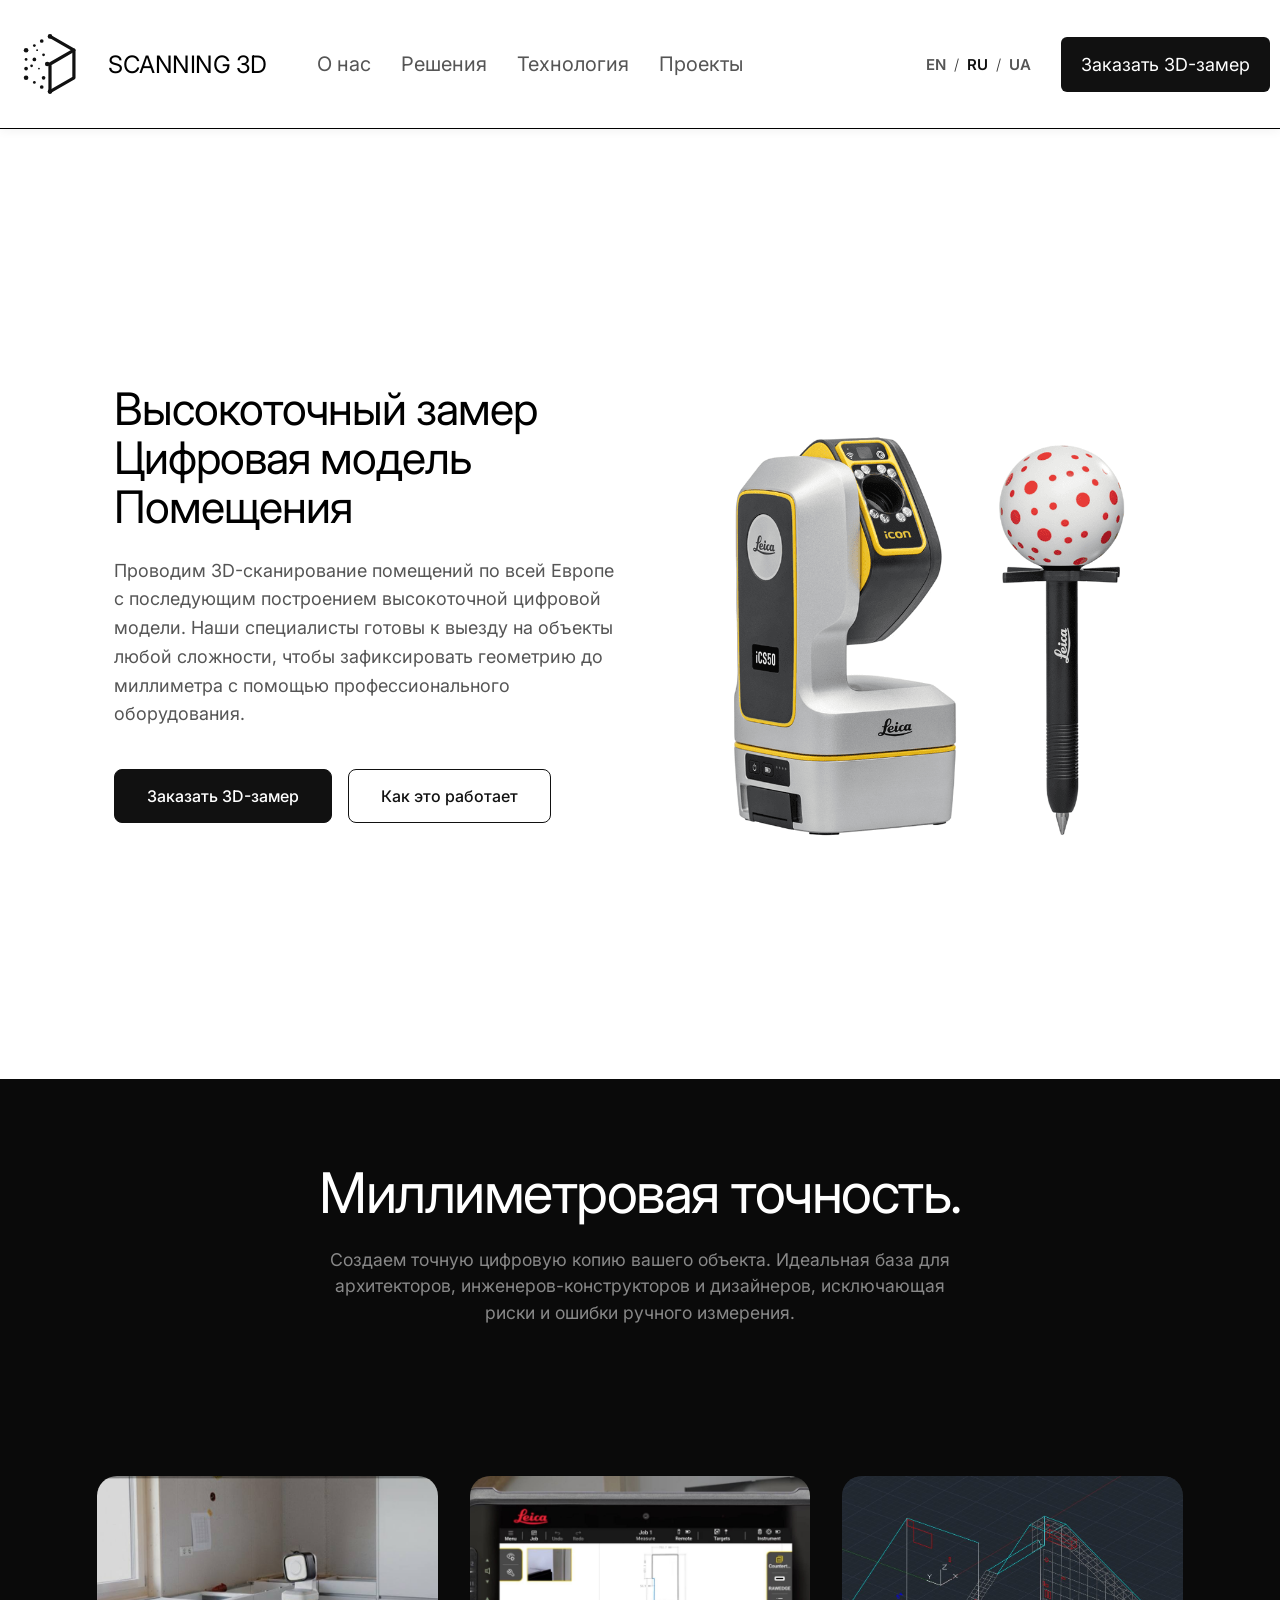
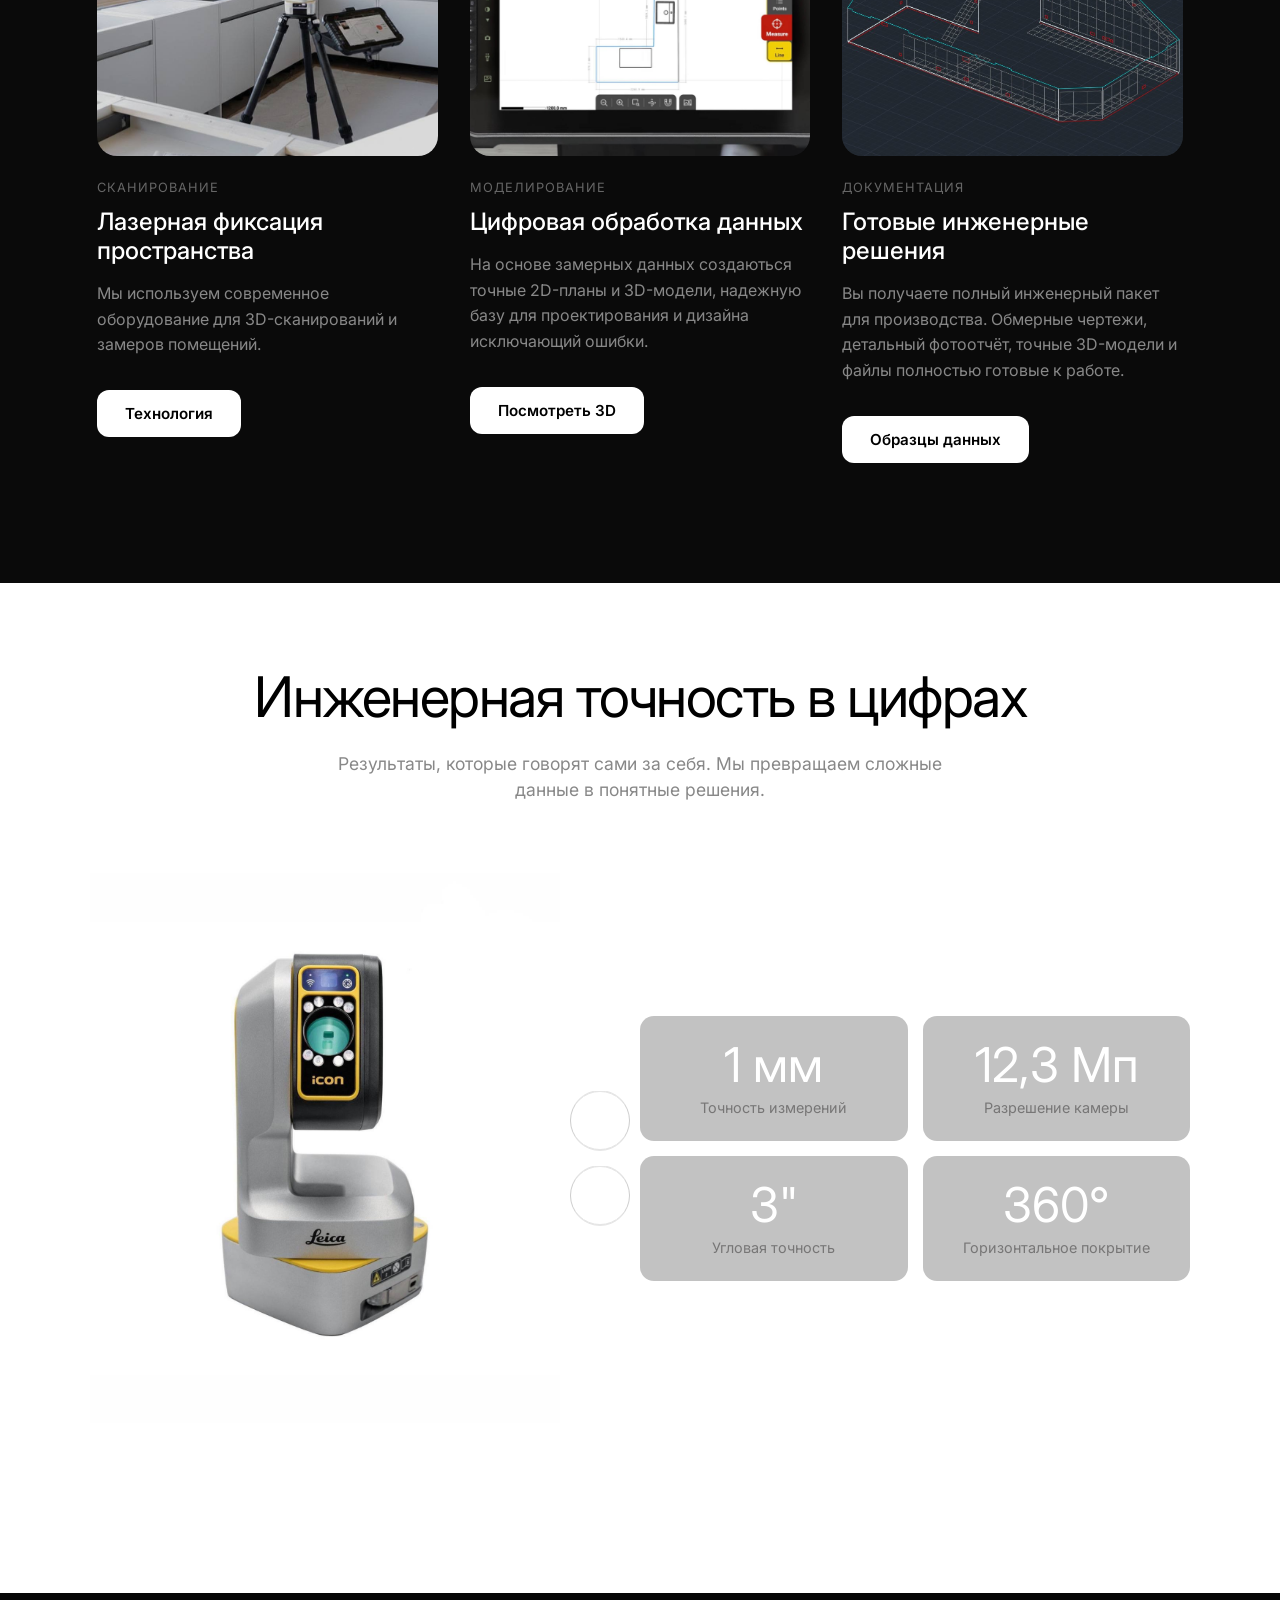
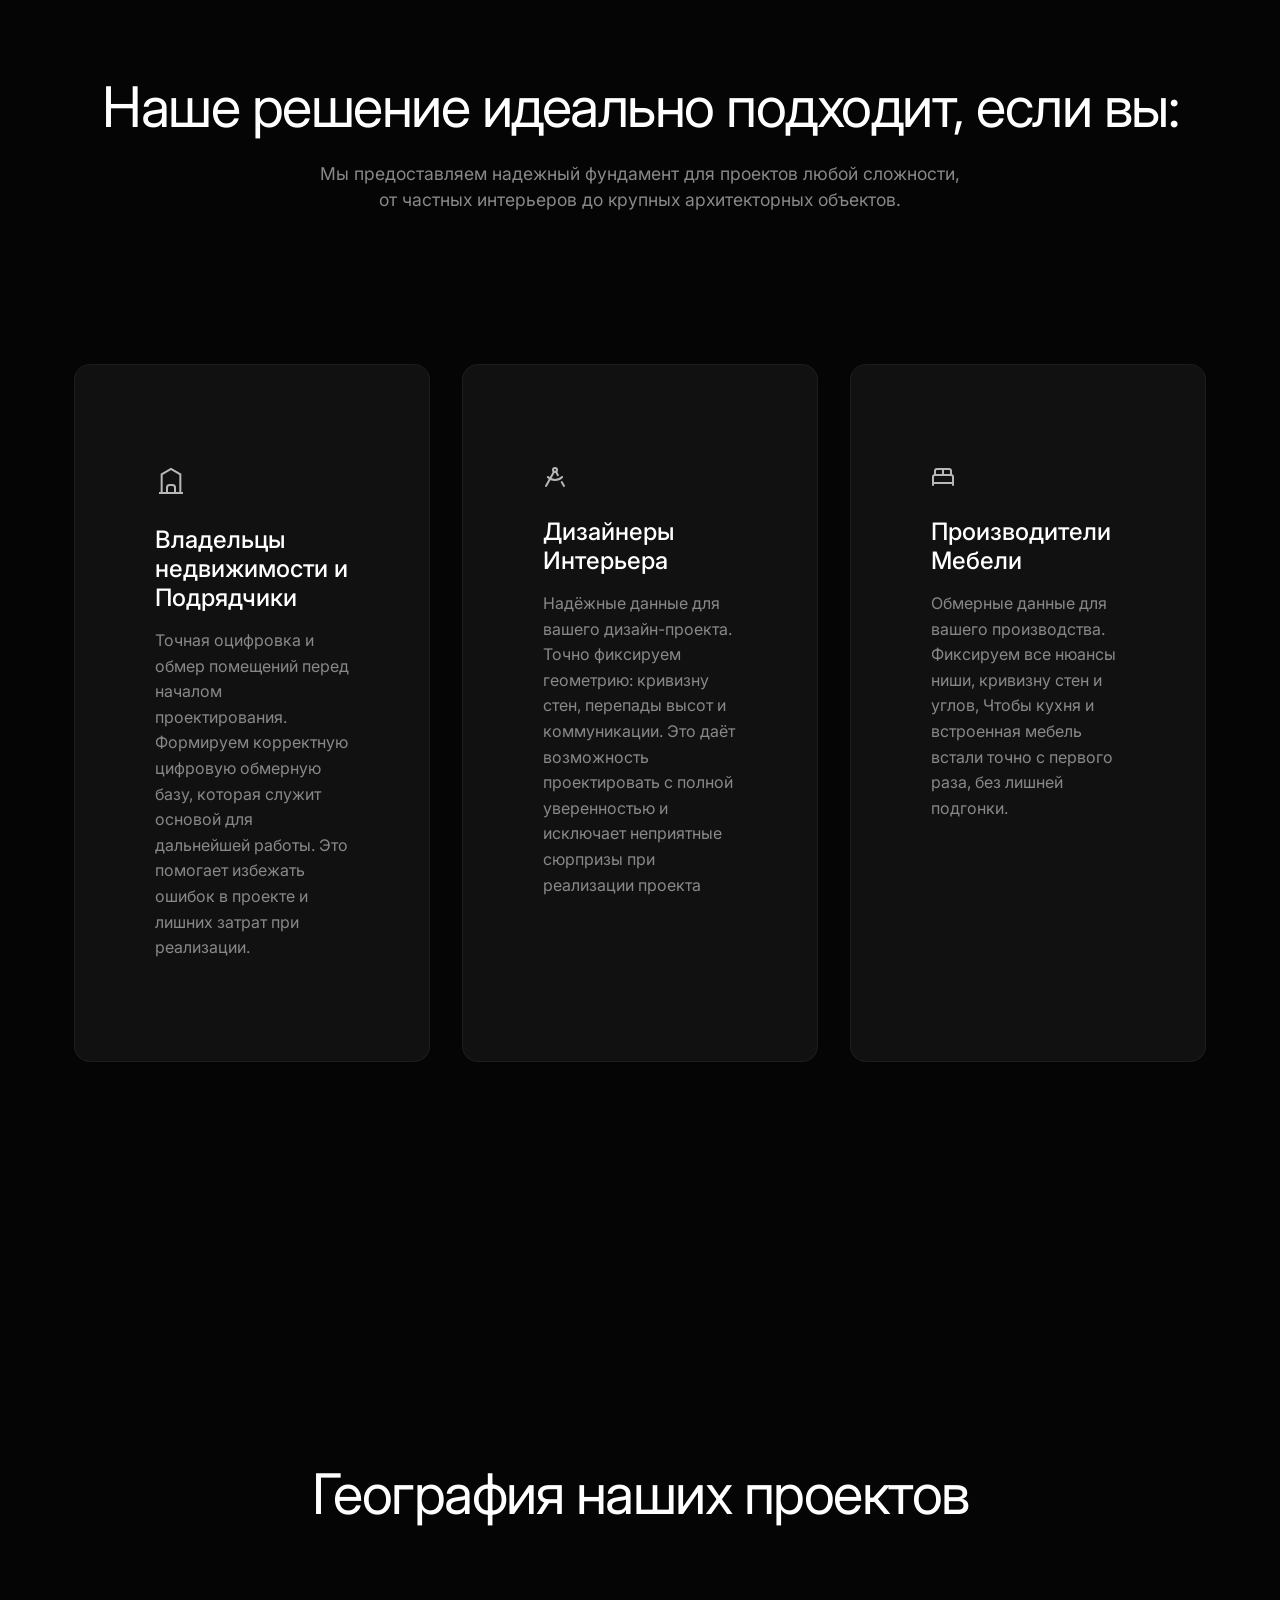
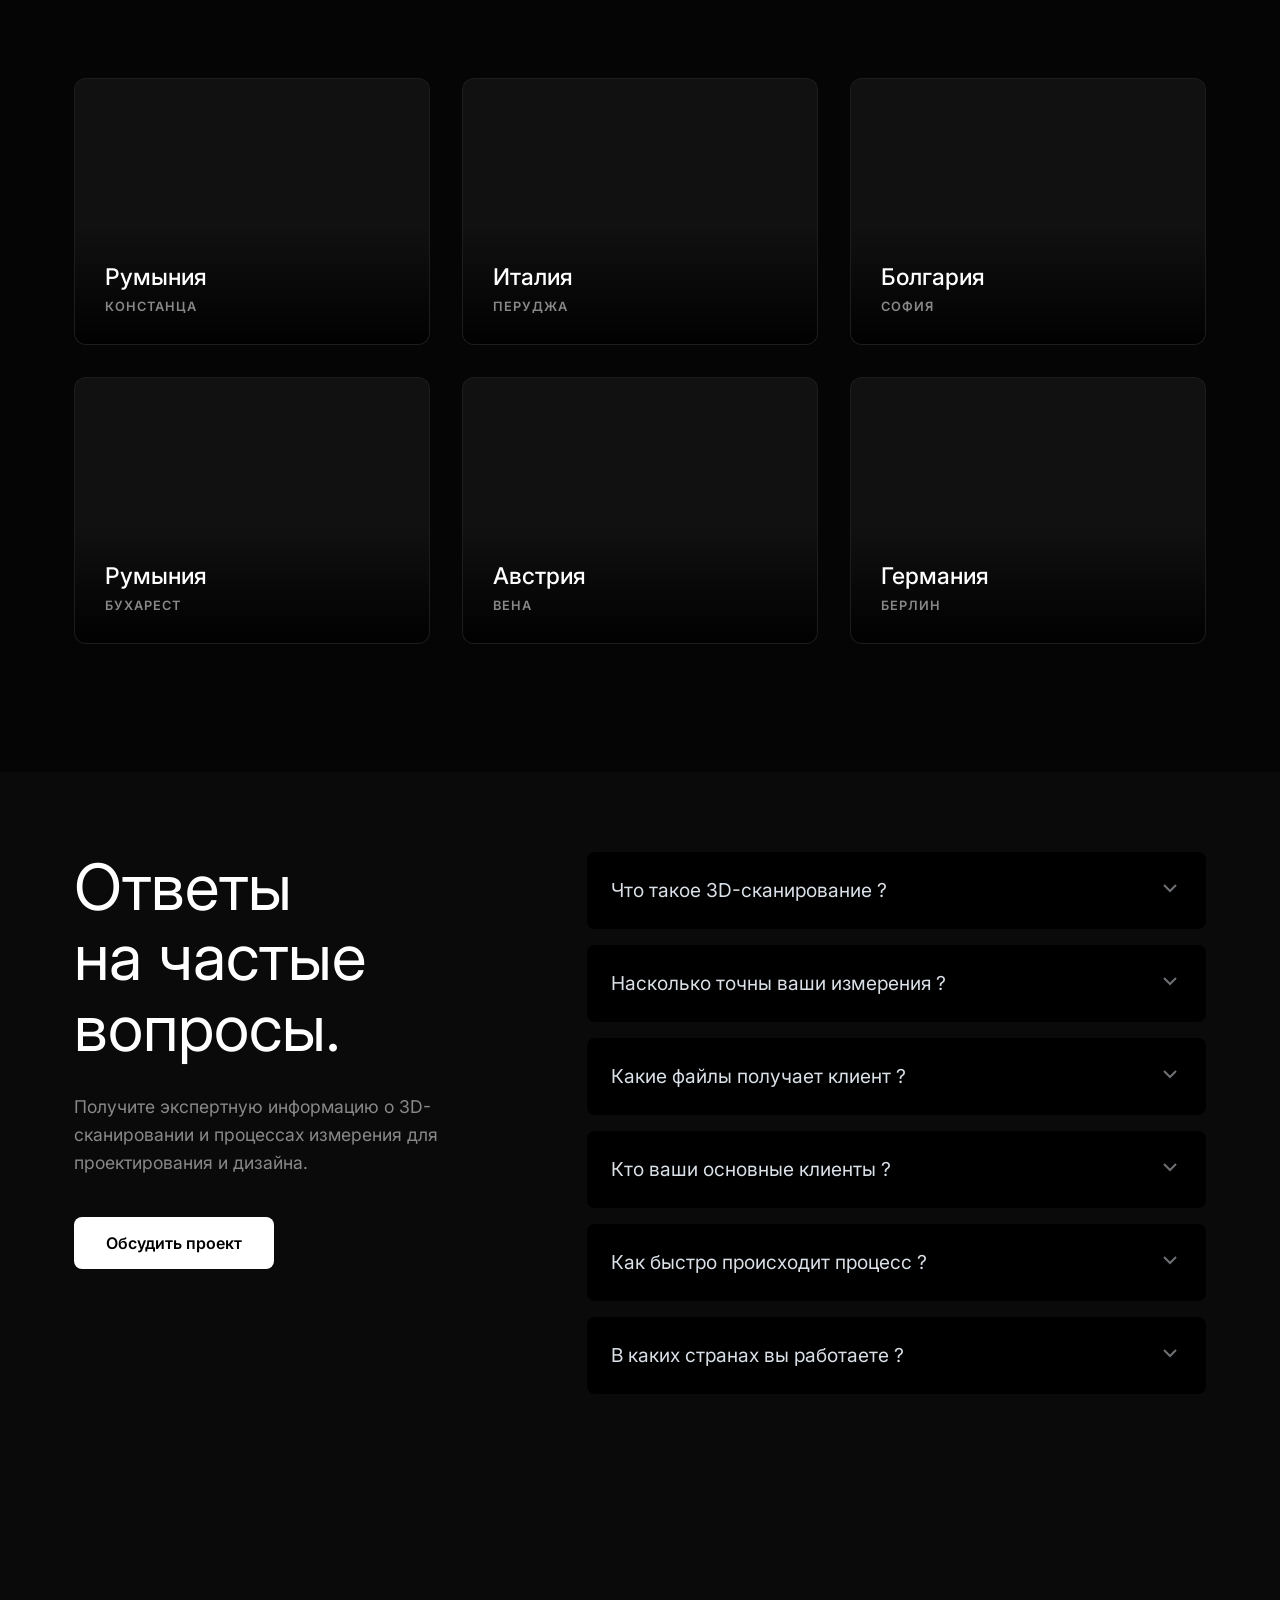
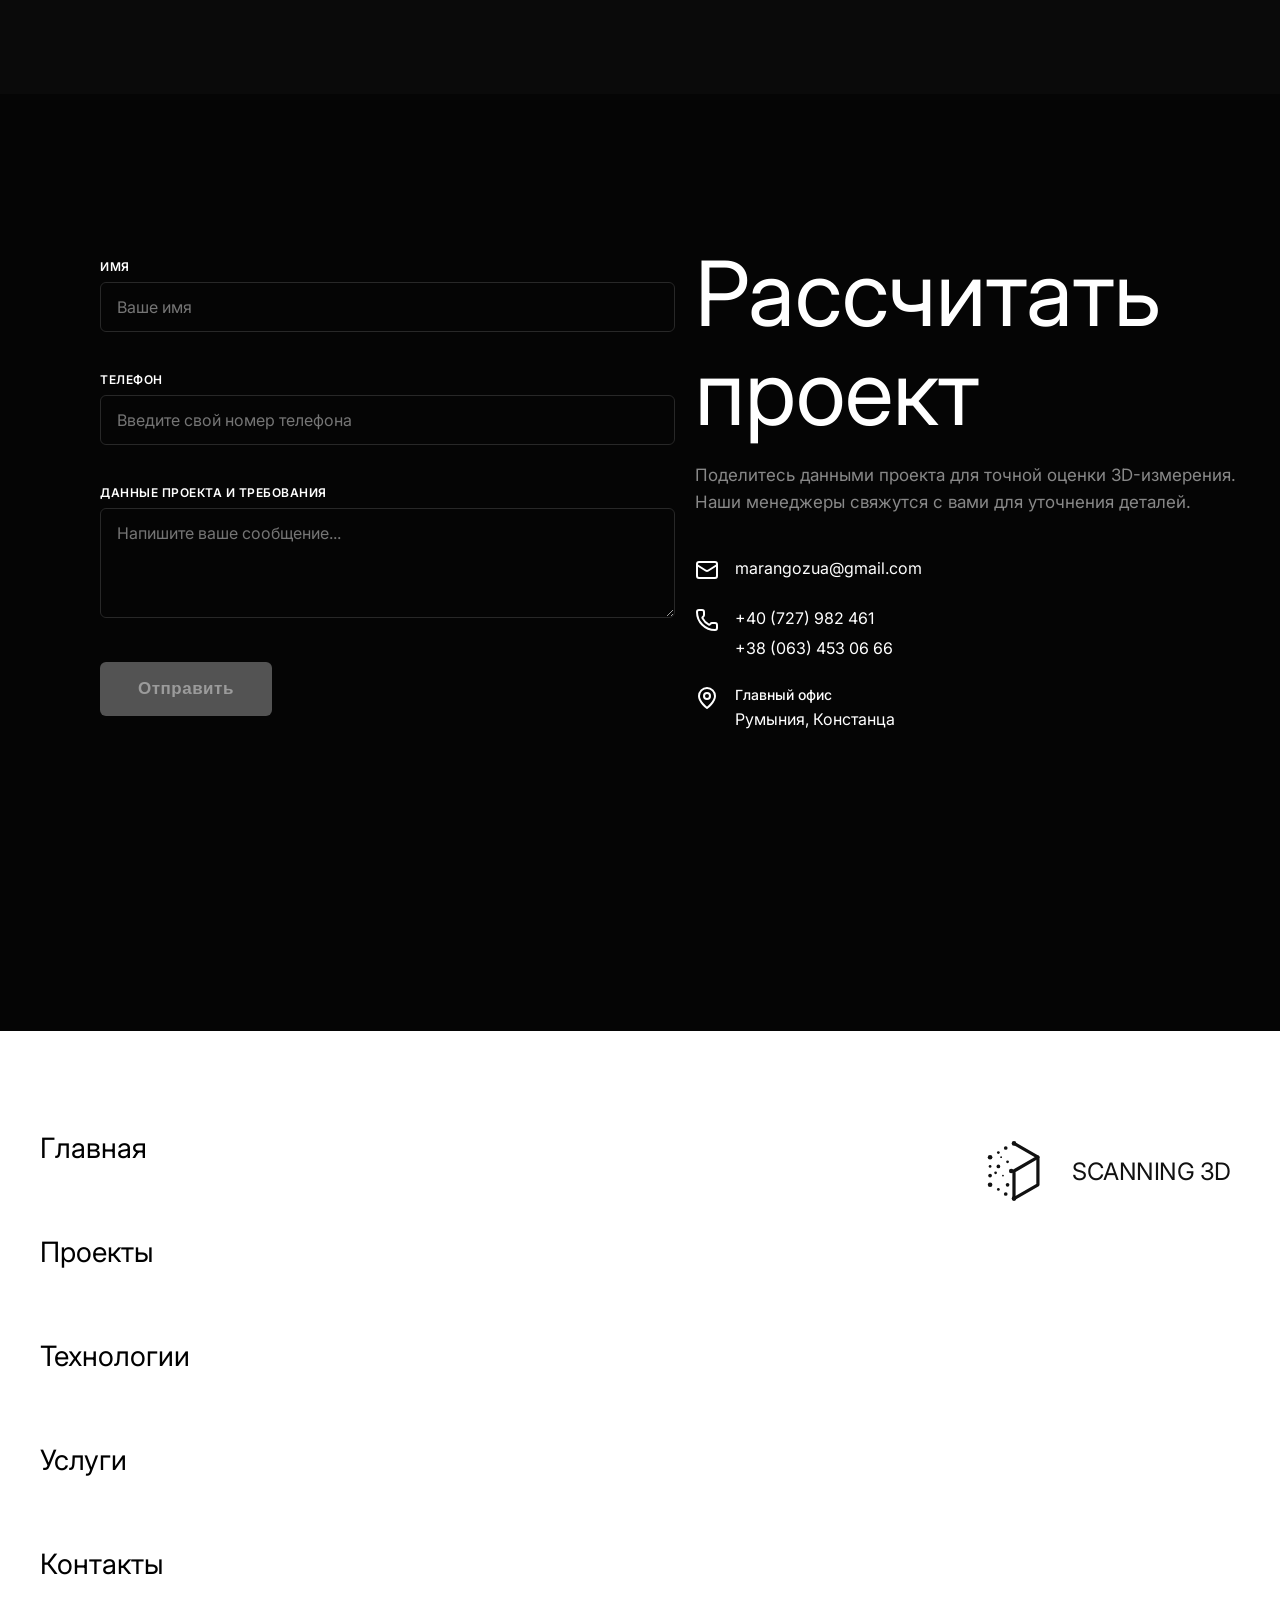
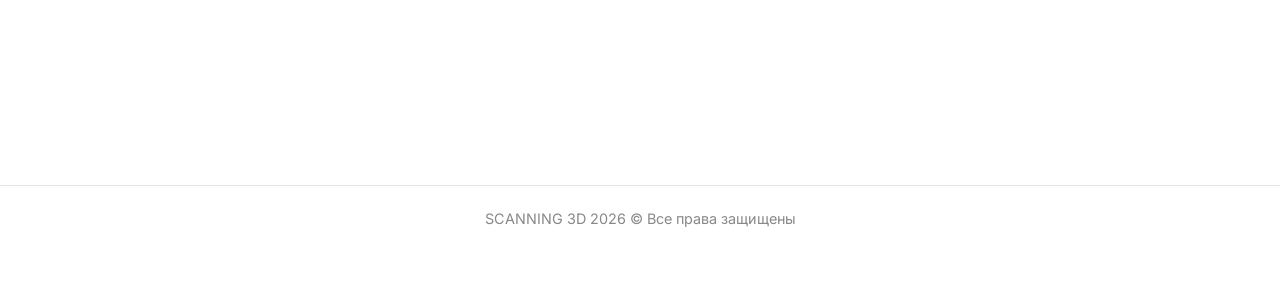
==== index-ru.html @ 52c1992f "Add files via upload" ====
<!DOCTYPE html>
<html lang="ru">
<head>
    <meta charset="UTF-8">
    <meta name="viewport" content="width=device-width, initial-scale=1.0">
    <title>Scanning 3D</title>
    
    <meta name="description" content="Высокоточное 3D-сканирование. Миллиметровая точность с оборудованием Leica для архитекторов, дизайнеров и мебельщиков.">
    <meta name="keywords" content="3D сканирование, обмерные чертежи, Leica iCON, архитектура, обмер помещений">

    <meta property="og:type" content="website">
    <meta property="og:url" content="https://scanning-3d.eu/"> <meta property="og:title" content="SCANNING 3D | Высокоточное 3D-сканирование">
    <meta property="og:description" content="Високоточный замер. Цифровая модель Помещения. Создаем точную цифровую копию вашего объекта для уверенного проектирования и дизайна.">
    <meta property="og:image" content="https://scanning-3d.eu/IMG/faviconsocial.jpg"> <meta name="twitter:card" content="summary_large_image">
    <meta name="twitter:title" content="SCANNING 3D | Высокоточное 3D-сканирование">
    <meta name="twitter:description" content="Високоточный замер. Цифровая модель Помещения. Создаем точную цифровую копию вашего объекта.">
    <meta name="twitter:image" content="https://scanning-3d.eu/IMG/faviconsocial.jpg">

    <link rel="icon" type="image/jpg" sizes="200x200" href="IMG/favicon.png">
    <link rel="apple-touch-icon" sizes="180x180" href="IMG/favicon.png">


    <link href="https://fonts.googleapis.com/css2?family=Inter:wght@300;400;500;600&display=swap" rel="stylesheet">
    <script src="https://kit.fontawesome.com/c53adf1cb9.js" crossorigin="anonymous"></script>
    <link rel="stylesheet" href="style.css">
</head>
<body>

    <header class="header">
    <div class="container nav-wrapper">
        <a href="#" class="logo">
            <svg class="logo-img" viewBox="0 0 100 100" fill="none" xmlns="http://www.w3.org/2000/svg">
                <g transform="translate(50, 50) scale(1.15) translate(-50, -50)">
                    <path d="M50 20 L76 35 L76 65 L50 80" stroke="#111111" stroke-width="3.5" stroke-linecap="round" stroke-linejoin="round"/>
                    <path d="M50 80 L50 50 L76 35" stroke="#111111" stroke-width="3.5" stroke-linecap="round" stroke-linejoin="round"/>
                    <circle cx="50" cy="20" r="2.5" fill="#111111"/><circle cx="41" cy="25" r="2" fill="#111111"/><circle cx="33" cy="30" r="1.5" fill="#111111"/><circle cx="24" cy="35" r="2.5" fill="#111111"/><circle cx="24" cy="45" r="1.5" fill="#111111"/><circle cx="24" cy="55" r="2" fill="#111111"/><circle cx="24" cy="65" r="2.5" fill="#111111"/><circle cx="33" cy="70" r="1.5" fill="#111111"/><circle cx="41" cy="75" r="2" fill="#111111"/><circle cx="50" cy="80" r="2.5" fill="#111111"/><circle cx="43" cy="40" r="1.5" fill="#111111"/><circle cx="33" cy="45" r="2" fill="#111111"/><circle cx="38" cy="55" r="1" fill="#111111"/><circle cx="30" cy="52" r="1.5" fill="#111111"/><circle cx="43" cy="65" r="2" fill="#111111"/><circle cx="36" cy="35" r="1" fill="#111111"/><circle cx="47" cy="50" r="2.5" fill="#111111"/>
                </g>
            </svg>
            SCANNING 3D
        </a>

        <ul class="nav-links">
            <li><a href="#solutions">О нас</a></li>
            <li><a href="#technology">Решения</a></li>
            <li><a href="#3d-disto">Технология</a></li>
            <li><a href="#projects">Проекты</a></li>
        </ul>

        <div class="header-actions">
           <div class="lang-switcher">
    <a href="index.html" class="lang-btn">EN</a>
    <span class="lang-divider">/</span>
    <a href="index-ru.html" class="lang-btn active">RU</a>
    <span class="lang-divider">/</span>
    <a href="index-ua.html" class="lang-btn">UA</a>
</div>

            <a href="#contact" class="btn-small">Заказать 3D-замер</a>

            <div class="burger" id="burger">
                <span></span>
                <span></span>
                <span></span>
            </div>
        </div>
    </div>
</header>

    <section class="hero" id="hero">
        <div class="container hero-grid">
            
            <div class="hero-content">
                <h1>Высокоточный замер
                <br>Цифровая модель<br> Помещения
                </h1>
                <p>Проводим 3D-сканирование помещений по всей Европе с последующим построением высокоточной цифровой модели.
                    Наши специалисты готовы к выезду на объекты любой сложности, чтобы зафиксировать геометрию до миллиметра
                    с помощью профессионального оборудования.</p>
                
                <div class="btn-group">
                    <a href="#contact" class="btn btn-primary">Заказать 3D-замер</a>
                    <a href="#technology" class="btn btn-outline">Как это работает</a>
                </div>
            </div>

            <div class="hero-image-container">
                <img src="IMG/scan.jpg" alt="Устройство" class="hero-image">
            </div>

        </div>
    </section>

    <section class="process-section" id="technology">
    <div class="container">
        <div class="section-header">
            <h2 class="title-main">Миллиметровая точность.</h2>
            <p class="subtitle-main">Создаем точную цифровую копию вашего объекта. Идеальная база для архитекторов, инженеров-конструкторов и дизайнеров, исключающая риски и ошибки ручного измерения.</p>
        </div>

        <div class="cards-grid">
    <div class="process-card">
        <div class="card-img-container">
            <img src="IMG/scan-thumb.jpg" alt="3D Сканирование">
        </div>
        <div class="card-body">
            <span class="card-label">Сканирование</span>
            <h3 class="card-title">Лазерная фиксация пространства</h3>
            <p class="card-description">Мы используем современное оборудование для 3D-сканирований и замеров помещений.</p>
            <a href="#3d-disto" class="card-btn">Технология</a>
        </div>
    </div>

    <div class="process-card">
        <div class="card-img-container">
            <img src="IMG/model-thumb.jpg" alt="3D Моделирование">
        </div>
        <div class="card-body">
            <span class="card-label">Моделирование</span>
            <h3 class="card-title">Цифровая обработка данных</h3>
            <p class="card-description">На основе замерных данных создаються точные 2D-планы и 3D-модели, надежную базу для проектирования и дизайна исключающий ошибки.</p>
            <a href="https://drive.google.com/file/d/1xNzk34oQStERUx-3xcH35RwsBFebBjPb/view?usp=drivesdk" class="card-btn" target="_blank">Посмотреть 3D</a>
        </div>
    </div>

    <div class="process-card">
        <div class="card-img-container">
            <img src="IMG/3dmodel.jpg" alt="Результат">
        </div>
        <div class="card-body">
            <span class="card-label">Документация</span>
            <h3 class="card-title">Готовые инженерные решения</h3>
            <p class="card-description">Вы получаете полный инженерный пакет для производства. Обмерные чертежи, детальный фотоотчёт, точные 3D-модели и файлы полностью готовые к работе.</p>
            <a href="https://drive.google.com/drive/folders/18u69IVSZesEiMaU2SsLoDLZYsH9NkzDA" class="card-btn" target="_blank">Образцы данных</a>
        </div>
    </div>

</section>

<section class="stats-section" id="3d-disto">
    <div class="container">
        
        <div class="section-header" style="text-align: center; margin-bottom: 50px;">
            <h2 class="title-main">Инженерная точность в цифрах</h2>
            <p class="subtitle-main" style="margin: 0 auto;">Результаты, которые говорят сами за себя. Мы превращаем сложные данные в понятные решения.</p>
        </div>

        <div class="stats-slider-track">
            
            <div class="center-arrows">
                <button class="arrow-btn prev-btn"><i class="fa-solid fa-chevron-left"></i></button>
                <button class="arrow-btn next-btn"><i class="fa-solid fa-chevron-right"></i></button>
            </div>

            <div class="stats-slide active">
                <div class="stats-container">
                    <div class="stats-image-box">
                        <img src="IMG/icon 50.jpg" alt="Процесс лазерного сканирования">
                    </div>
                    <div class="stats-grid">
                        <div class="stat-card">
                            <div class="stat-number">1 мм</div>
                            <div class="stat-label">Точность измерений</div>
                        </div>
                        <div class="stat-card">
                            <div class="stat-number">12,3 Мп</div>
                            <div class="stat-label">Разрешение камеры</div>
                        </div>
                        <div class="stat-card">
                            <div class="stat-number">3"</div>
                            <div class="stat-label">Угловая точность</div>
                        </div>
                        <div class="stat-card">
                            <div class="stat-number">360°</div>
                            <div class="stat-label">Горизонтальное покрытие</div>
                        </div>
                    </div>
                </div>
            </div>

            <div class="stats-slide">
                <div class="stats-container">
                    <div class="stats-image-box">
                        <img src="IMG/leica-3d-disto.jpg" alt="Leica 3D Disto">
                    </div>
                    <div class="stats-grid">
                        <div class="stat-card">
                            <div class="stat-number">1 мм</div>
                            <div class="stat-label">Точность на 10 метрах</div>
                        </div>
                        <div class="stat-card">
                            <div class="stat-number">50 м</div>
                            <div class="stat-label">Рабочий диапазон</div>
                        </div>
                        <div class="stat-card">
                            <div class="stat-number">Wi-Fi</div>
                            <div class="stat-label">Беспроводное управление</div>
                        </div>
                        <div class="stat-card">
                            <div class="stat-number">8x</div>
                            <div class="stat-label">Цифровой видоискатель</div>
                        </div>
                    </div>
                </div>
            </div>

        </div>
    </div>
</section>

<section class="target-section" id="clients">
    <div class="container">
        
        <div class="section-header reveal-left">
            <h2 class="title-main">Наше решение идеально подходит, если вы:</h2>
            <p class="subtitle-main">Мы предоставляем надежный фундамент для проектов любой сложности, от частных интерьеров до крупных архитекторных объектов.</p>
        </div>

       <div class="target-grid">
            
            <div class="target-card reveal-scale" style="transition-delay: 0.1s;">
                <div class="target-bg-reveal">
                    <img src="IMG/repair.jpeg" alt="Ремонт">
                    <div class="bg-overlay"></div> </div>

                <div class="target-content">
                    <div class="target-icon">
                        <svg width="32" height="32" viewBox="0 0 24 24" fill="none" stroke="currentColor" stroke-width="1.5">
                            <path d="M3 21h18M5 21V7l7-4 7 4v14M9 21v-4a2 2 0 0 1 2-2h2a2 2 0 0 1 2 2v4"/>
                        </svg>
                    </div>
                    <h3 class="target-title">Владельцы недвижимости и Подрядчики</h3>
                    <p class="target-text">Точная оцифровка и обмер помещений перед началом проектирования. Формируем корректную цифровую обмерную базу, которая служит основой для дальнейшей работы. Это помогает избежать ошибок в проекте и лишних затрат при реализации.</p>
                </div>
            </div>

            <div class="target-card reveal-scale" style="transition-delay: 0.3s;">
                <div class="target-bg-reveal">
                    <img src="https://images.unsplash.com/photo-1600210492486-724fe5c67fb0?q=80&w=1974&auto=format&fit=crop" alt="Дизайн интерьера">
                    <div class="bg-overlay"></div>
                </div>

                <div class="target-content">
                    <div class="target-icon">
                       <svg xmlns="http://www.w3.org/2000/svg" width="24" height="24" viewBox="0 0 24 24" fill="none" stroke="currentColor" stroke-width="2" stroke-linecap="round" stroke-linejoin="round" class="lucide lucide-drafting-compass-icon lucide-drafting-compass">
                        <path d="m12.99 6.74 1.93 3.44"/><path d="M19.136 12a10 10 0 0 1-14.271 0"/>
                        <path d="m21 21-2.16-3.84"/><path d="m3 21 8.02-14.26"/><circle cx="12" cy="5" r="2"/>
                    </svg>
                    </div>
                    <h3 class="target-title">Дизайнеры Интерьера</h3>
                    <p class="target-text">Надёжные данные для вашего дизайн-проекта. Точно фиксируем геометрию: кривизну стен, перепады высот и коммуникации. Это даёт возможность проектировать с полной уверенностью и исключает неприятные сюрпризы при реализации проекта</p>
                </div>
            </div>

            <div class="target-card reveal-scale" style="transition-delay: 0.5s;">
                <div class="target-bg-reveal">
                    <img src="IMG/build-thumb.jpg" alt="Мебель на заказ">
                    <div class="bg-overlay"></div>
                </div>

                <div class="target-content">
                    <div class="target-icon">
                        <svg xmlns="http://www.w3.org/2000/svg" width="24" height="24" viewBox="0 0 24 24" fill="none" stroke="currentColor" stroke-width="2" stroke-linecap="round" stroke-linejoin="round" class="lucide lucide-bed-double-icon lucide-bed-double">
                            <path d="M2 20v-8a2 2 0 0 1 2-2h16a2 2 0 0 1 2 2v8"/>
                            <path d="M4 10V6a2 2 0 0 1 2-2h12a2 2 0 0 1 2 2v4"/><path d="M12 4v6"/><path d="M2 18h20"/>
                        </svg>
                    </div>
                    <h3 class="target-title">Производители Мебели</h3>
                    <p class="target-text">Обмерные данные для вашего производства. Фиксируем все нюансы ниши, кривизну стен и углов, Чтобы кухня и встроенная мебель встали точно с первого раза, без лишней подгонки.</p>
                </div>
            </div>

        </div>
</section>

<section class="projects-section" id="projects">
  <div class="container">
    
    <div class="section-header reveal-left">
        <h2 class="title-main">География наших проектов</h2>
        
        </div>

    <div class="projects-grid">

      <div class="project-card reveal-scale" style="transition-delay: 0.1s;">
    <video autoplay muted loop playsinline>
        <source src="IMG/video-1.mp4" type="video/mp4">
    </video>
    <div class="project-overlay">
        <h3>Румыния</h3>
        <p>Констанца</p>
    </div>
</div>

      <div class="project-card reveal-scale" style="transition-delay: 0.2s;">
        <video autoplay muted loop playsinline>
          <source src="IMG/video-2.mp4" type="video/mp4">
        </video>
        <div class="project-overlay">
          <h3>Италия</h3>
          <p>Перуджа</p>
        </div>
      </div>

      <div class="project-card reveal-scale" style="transition-delay: 0.3s;">
        <video autoplay muted loop playsinline>
          <source src="IMG/video-3.mp4" type="video/mp4">
        </video>
        <div class="project-overlay">
          <h3>Болгария</h3>
          <p>София</p>
        </div>
      </div>

      <div class="project-card reveal-scale" style="transition-delay: 0.4s;">
        <video autoplay muted loop playsinline>
          <source src="IMG/video-4.mp4" type="video/mp4">
        </video>
        <div class="project-overlay">
          <h3>Румыния</h3>
          <p>Бухарест</p>
        </div>
      </div>

    <div class="project-card reveal-scale" style="transition-delay: 0.4s;">
        <video autoplay muted loop playsinline>
          <source src="IMG/video-5.mp4" type="video/mp4">
        </video>
        <div class="project-overlay">
          <h3>Австрия</h3>
          <p>Вена</p>
        </div>
      </div>

    <div class="project-card reveal-scale" style="transition-delay: 0.4s;">
        <video autoplay muted loop playsinline>
          <source src="IMG/video-6.mp4" type="video/mp4">
        </video>
        <div class="project-overlay">
          <h3>Германия</h3>
          <p>Берлин</p>
        </div>
      </div>

    </div>
  </div>
</section>


<section class="faq-section" id="solutions">
    <div class="container faq-container">
        
        <div class="faq-content">
            <div class="faq-text-group">
                <h2 class="faq-title">Ответы<br> на частые<br>вопросы.</h2>
                <p class="faq-description">
                    Получите экспертную информацию о 3D-сканировании и процессах измерения для проектирования и дизайна.
                </p>
            </div>
            <a href="#contact" class="btn-blue faq-btn">Обсудить проект</a>
        </div>

        <div class="faq-list">
            
            <div class="faq-item">
                <div class="faq-question">
                    Что такое 3D-сканирование ?
                    <span class="faq-icon">
                        <svg width="24" height="24" viewBox="0 0 24 24" fill="none" stroke="currentColor" stroke-width="2">
                            <path d="M6 9L12 15L18 9"/>
                        </svg>
                    </span>
                </div>
                <div class="faq-answer-wrapper">
                    <div class="faq-answer">
                        <p>3D-сканирование — это бесконтактная технология, которая фиксирует форму физических объектов с помощью лазера. Она создает точные цифровые копии любого помещения или здания.</p>
                    </div>
                </div>
            </div>

            <div class="faq-item">
                <div class="faq-question">
                    Насколько точны ваши измерения ?
                    <span class="faq-icon">
                        <svg width="24" height="24" viewBox="0 0 24 24" fill="none" stroke="currentColor" stroke-width="2">
                            <path d="M6 9L12 15L18 9"/>
                        </svg>
                    </span>
                </div>
                <div class="faq-answer-wrapper">
                    <div class="faq-answer">
                        <p>Мы используем профессиональные измерительные приборы Leica, которые обеспечивают точность в пределах 1 мм. Это значительно превышает точность ручных замеров рулеткой.</p>
                    </div>
                </div>
            </div>

            <div class="faq-item">
                <div class="faq-question">
                    Какие файлы получает клиент ?
                    <span class="faq-icon">
                        <svg width="24" height="24" viewBox="0 0 24 24" fill="none" stroke="currentColor" stroke-width="2">
                            <path d="M6 9L12 15L18 9"/>
                        </svg>
                    </span>
                </div>
                <div class="faq-answer-wrapper">
                    <div class="faq-answer">
                        <p>Клиент получает обмерные чертежи и цифровые модели в форматах .DWG, .DXF и при необходимости .PDF, а также детальный фотоотчёт объекта.</p>
                    </div>
                </div>
            </div>

            <div class="faq-item">
                <div class="faq-question">
                    Кто ваши основные клиенты ?
                    <span class="faq-icon">
                        <svg width="24" height="24" viewBox="0 0 24 24" fill="none" stroke="currentColor" stroke-width="2">
                            <path d="M6 9L12 15L18 9"/>
                        </svg>
                    </span>
                </div>
                <div class="faq-answer-wrapper">
                    <div class="faq-answer">
                        <p>Мы работаем преимущественно с дизайнерами интерьера, инженерами-конструкторами и с производителями мебели, которым нужны детальные замеры и сканирование помещений.</p>
                    </div>
                </div>
            </div>

            <div class="faq-item">
                <div class="faq-question">
                    Как быстро происходит процесс ?
                    <span class="faq-icon">
                        <svg width="24" height="24" viewBox="0 0 24 24" fill="none" stroke="currentColor" stroke-width="2">
                            <path d="M6 9L12 15L18 9"/>
                        </svg>
                    </span>
                </div>
                <div class="faq-answer-wrapper">
                    <div class="faq-answer">
                        <p>Каждый проект уникален. Сроки подбираются индивидуально, исходя из сложности и масштаба. Мы ценим ваше время и гарантируем баланс: быстро, точно, без компромиссов</p>
                    </div>
                </div>
            </div>

            <div class="faq-item">
                <div class="faq-question">
                    В каких странах вы работаете ?
                    <span class="faq-icon">
                        <svg width="24" height="24" viewBox="0 0 24 24" fill="none" stroke="currentColor" stroke-width="2">
                            <path d="M6 9L12 15L18 9"/>
                        </svg>
                    </span>
                </div>
                <div class="faq-answer-wrapper">
                    <div class="faq-answer">
                        <p>Мы работаем по всей Европе. Наша команда полностью мобильна и готова выехать на ваш объект в любой европейской стране со своим профессиональным оборудованием.</p>
                    </div>
                </div>
            </div>

        </div>
    </div>
</section>

<section class="quote-section" id="contact">
    <div class="container quote-container">
        
        <div class="quote-form-wrapper"> <form class="quote-form" id="tg-form">
                
                <div class="form-group form-anim-item">
                    <label>ИМЯ</label>
                    <input type="text" name="name" placeholder="Ваше имя" required>
                </div>
                
                <div class="form-group form-anim-item">
                    <label>ТЕЛЕФОН</label>
                    <input type="tel" name="phone" placeholder="Введите свой номер телефона" required>
                </div>
                
                <div class="form-group form-anim-item">
                    <label>ДАННЫЕ ПРОЕКТА И ТРЕБОВАНИЯ</label>
                    <textarea name="project" rows="4" placeholder="Напишите ваше сообщение..."></textarea>
                </div>
                
                <button type="submit" id="submit-btn" class="btn-blue submit-btn form-anim-item" disabled>Отправить</button>
            </form>
        </div>

        <div class="quote-text reveal-right">
            <h2 class="quote-title">Рассчитать проект</h2>
        <p class="quote-description">
            Поделитесь данными проекта для точной оценки 3D-измерения.
            Наши менеджеры свяжутся с вами для уточнения деталей.
        </p>
            
            <div class="quote-contacts" id="animated-contacts">
                <div class="contact-item">
                    <svg xmlns="http://www.w3.org/2000/svg" width="24" height="24" viewBox="0 0 24 24" fill="none" stroke="currentColor" stroke-width="2" stroke-linecap="round" stroke-linejoin="round" class="lucide lucide-mail-icon lucide-mail">
                        <path d="m22 7-8.991 5.727a2 2 0 0 1-2.009 0L2 7"/><rect x="2" y="4" width="20" height="16" rx="2"/>
                    </svg>
                    <a href="mailto:marangozua@gmail.com">marangozua@gmail.com</a>
                </div>
                
                <div class="contact-item cascade-item phone-1">
                    <svg xmlns="http://www.w3.org/2000/svg" width="24" height="24" viewBox="0 0 24 24" fill="none" stroke="currentColor" stroke-width="2" stroke-linecap="round" stroke-linejoin="round" class="lucide lucide-phone-icon lucide-phone">
                        <path d="M13.832 16.568a1 1 0 0 0 1.213-.303l.355-.465A2 2 0 0 1 17 15h3a2 2 0 0 1 2 2v3a2 2 0 0 1-2 2A18 18 0 0 1 2 4a2 2 0 0 1 2-2h3a2 2 0 0 1 2 2v3a2 2 0 0 1-.8 1.6l-.468.351a1 1 0 0 0-.292 1.233 14 14 0 0 0 6.392 6.384"/>
                    </svg>
                    <a href="tel:+40727982461">+40 (727) 982 461</a>
                </div>
                
                <div class="contact-item cascade-item phone-2">
                    <div style="width: 24px; height: 24px; flex-shrink: 0;"></div>
                    <a href="tel:+380634530666">+38 (063) 453 06 66</a>
                </div>
            <div class="contact-item cascade-item address-item">
                    <svg xmlns="http://www.w3.org/2000/svg" width="24" height="24" viewBox="0 0 24 24" fill="none" stroke="currentColor" stroke-width="2" stroke-linecap="round" stroke-linejoin="round" class="lucide lucide-map-pin">
                        <path d="M20 10c0 6-8 12-8 12s-8-6-8-12a8 8 0 0 1 16 0Z"/><circle cx="12" cy="10" r="3"/>
                    </svg>
                    <div style="display: flex; flex-direction: column;">
                        <span style="color: #ffffff; font-weight: 500; font-size: 14px; margin-bottom: 2px;">Главный офис</span>
                        <a href="https://maps.google.com/?q=Constanta,+Romania" target="_blank" rel="noopener noreferrer">Румыния, Констанца</a>
                    </div>
                </div>
            </div>
        </div>

    </div>
</section>

<footer class="light-footer">
    <div class="container footer-bounded">

        <div class="footer-top">
            <div class="footer-nav">
                <a href="#hero" class="footer-anim-item">Главная</a>
                <a href="#projects" class="footer-anim-item">Проекты</a>
                <a href="#3d-disto" class="footer-anim-item">Технологии</a>
                <a href="#technology" class="footer-anim-item">Услуги</a>
                <a href="#contact" class="footer-anim-item">Контакты</a>
            </div>

            <div class="footer-brand footer-anim-item">
                <a href="#" class="logo">
                <svg class="logo-img" viewBox="0 0 100 100" fill="none" xmlns="http://www.w3.org/2000/svg">
                    <g transform="translate(50, 50) scale(1.15) translate(-50, -50)">
                        <path d="M50 20 L76 35 L76 65 L50 80" stroke="#111111" stroke-width="3.5" stroke-linecap="round" stroke-linejoin="round"/>
                        <path d="M50 80 L50 50 L76 35" stroke="#111111" stroke-width="3.5" stroke-linecap="round" stroke-linejoin="round"/>
                        
                        <circle cx="50" cy="20" r="2.5" fill="#111111"/>
                        <circle cx="41" cy="25" r="2" fill="#111111"/>
                        <circle cx="33" cy="30" r="1.5" fill="#111111"/>
                        <circle cx="24" cy="35" r="2.5" fill="#111111"/>
                        <circle cx="24" cy="45" r="1.5" fill="#111111"/>
                        <circle cx="24" cy="55" r="2" fill="#111111"/>
                        <circle cx="24" cy="65" r="2.5" fill="#111111"/>
                        <circle cx="33" cy="70" r="1.5" fill="#111111"/>
                        <circle cx="41" cy="75" r="2" fill="#111111"/>
                        <circle cx="50" cy="80" r="2.5" fill="#111111"/>
                        
                        <circle cx="43" cy="40" r="1.5" fill="#111111"/>
                        <circle cx="33" cy="45" r="2" fill="#111111"/>
                        <circle cx="38" cy="55" r="1" fill="#111111"/>
                        <circle cx="30" cy="52" r="1.5" fill="#111111"/>
                        <circle cx="43" cy="65" r="2" fill="#111111"/>
                        <circle cx="36" cy="35" r="1" fill="#111111"/>
                        <circle cx="47" cy="50" r="2.5" fill="#111111"/>
                    </g>
                </svg>
                SCANNING 3D
            </a>
            </div>
        </div>

<div class="footer-middle footer-anim-item">
            <div class="social-icons">
                <a href="https://www.facebook.com/profile.php?id=61587670971282" target="_blank" aria-label="Facebook"><i class="fa-brands fa-facebook-f fa-lg"></i></a>
                <a href="https://www.instagram.com/scanning_3d/" target="_blank" aria-label="Instagram"><i class="fa-brands fa-instagram fa-xl"></i></a>
                <a href="https://wa.me/40727982461" target="_blank" aria-label="WhatsApp">
                <i class="fa-brands fa-whatsapp fa-xl"></i>
                </a>                
                <a href="https://t.me/Valenti_x" target="_blank" aria-label="Telegram">
                <i class="fa-brands fa-telegram fa-xl"></i>
                </a>            
</div>

            </div>
        </div>

        <div class="footer-divider footer-anim-item"></div>

        <div class="footer-bottom footer-anim-item">
            <div class="copyright"> SCANNING 3D 2026 © Все права защищены</div>
        </div>

    </div>
</footer>

<script src="script.js"></script>

</body>
</html>
---- style.css ----
:root {
    --bg-color: #ffffff;
    --text-main: #111111;
    --text-gray: #555555;
    --btn-bg: #111111;
    --btn-text: #ffffff;
    --border-color: #111111;
}


* {
    margin: 0;
    padding: 0;
    box-sizing: border-box;
}

body {
    font-family: 'Inter', sans-serif;
    background-color: var(--bg-color);
    color: var(--text-white);
    min-height: 100vh;
    display: flex;
    flex-direction: column;
}

.container {
    max-width: 90%;
    margin: 0 auto;
    padding: 0 10px;
    width: 100%;
}

html {
    scroll-behavior: smooth;
    scroll-padding-top: 50px; 
}

header {
    padding: 24px 0;
    border-bottom: 1px solid #000000;
    box-shadow: 0 2px 10px rgba(0, 0, 0, 0.05);
    animation: slideDown 1s ease-out 2s forwards;
    opacity: 0;
}

.nav-wrapper {
    display: flex;
    align-items: center;
}

.logo {
    display: flex;
    align-items: center;
    gap: 6px;
    font-weight: 400;
    font-size: 24px;
    text-decoration: none;
    color: var(--text-white);
    letter-spacing: -0.5px;
    margin-right: 10px;
    margin-left: 220px;
}

.logo-img {
    height: 80px;
    width: auto;
    display: block;
    margin-right: 12px;
}


.nav-links {
    display: flex;
    gap: 30px;
    list-style: none;
    margin-left: 40px;
    margin-right: auto;
}

.nav-links a {
    text-decoration: none;
    color: var(--text-gray);
    font-size: 20px;
    font-weight: 400;
    transition: color 0.2s ease;
}

.nav-links a:hover {
    color: var(--text-white);
}

.btn-small {
    background-color: var(--btn-bg);
    color: var(--btn-text);
    padding: 17px 20px;
    margin-right: 200px;
    border-radius: 6px;
    text-decoration: none;
    font-size: 18px;
    font-weight: 400;
    transition: opacity 0.2s;
}

.btn-small:hover {
    opacity: 0.9;
}



.lang-switcher {
    display: flex;
    align-items: center;
    gap: 8px;
    font-family: 'Inter', sans-serif;
    font-size: 15px;
    font-weight: 600;
    margin-left: 20px;
}

.lang-btn {
    color: #555555;
    text-decoration: none;
    transition: color 0.3s ease;
    cursor: pointer;
}

.lang-btn:hover {
    color: #111111;
}

.lang-btn.active {
    color: #111111;
    pointer-events: none;
}

.lang-divider {
    color: #333;
    font-weight: 300;
}



.nav-wrapper {
    justify-content: space-between;
    max-width: 1800px;
    margin: 0 auto;
}

.logo { margin-left: 0;
}

.btn-small {
    margin-right: 0;
}

.header-actions {
    display: flex;
    align-items: center;
    gap: 30px;
}

.burger {
    display: none;
    flex-direction: column;
    gap: 6px;
    cursor: pointer;
    z-index: 1001;
    padding: 10px;
}

.burger span {
    display: block;
    width: 28px;
    height: 2px;
    background-color: #111;
    transition: all 0.3s cubic-bezier(0.4, 0, 0.2, 1);
}


.burger.active span:nth-child(1) { transform: translateY(8px) rotate(45deg); }
.burger.active span:nth-child(2) { opacity: 0; }
.burger.active span:nth-child(3) { transform: translateY(-8px) rotate(-45deg); }

.hero {
    flex-grow: 1;
    display: flex;
    align-items: center;
    padding: 200px 0;
}

.hero-grid {
    display: grid;
    grid-template-columns: 0.9fr 1.3fr; 
    gap: 120px; 
    align-items: center;
    width: 100%;
}

.hero-content h1 {
    font-size: clamp(42px, 5.5vw, 76px);
    font-weight: 400;
    line-height: 1.1;
    letter-spacing: -1px;
    margin-bottom: 24px;
    margin-left: 170px; 
    margin-right: -50px; 
    max-width: max-content;
    white-space: nowrap;  
    z-index: 10;
    position: relative;
    animation: slideInLeft 2s ease-out 0.4s forwards;
    opacity: 0;
}

.hero-content p {
    color: var(--text-gray);
    font-size: 18px;
    line-height: 1.6;
    margin-bottom: 40px;
    margin-left: 170px;
    animation: slideInRight 2s ease-out 0.8s forwards;
    opacity: 0;
}

.btn-group {
    display: flex;
    gap: 16px;
    opacity: 0;
    animation: fadeInUp 0.8s ease-out 4s forwards; 
}

.btn {
    padding: 16px 32px;
    border-radius: 8px;
    text-decoration: none;
    font-size: 16px;
    font-weight: 500;
    display: inline-block;
    cursor: pointer;
    transition: transform 0.3s ease, opacity 0.3s ease, border-color 0.3s ease;
}

.btn-primary {
    margin-left: 170px;
    background-color: var(--btn-bg);
    color: var(--btn-text);
    border: 1px solid var(--btn-bg);
}

.btn-primary:hover {
    transform: translateY(-4px);
    opacity: 0.7;
}

.btn-primary:active {
    transform: translateY(-1px);
}

.btn-outline {
    background: transparent;
    color: var(--text-main);
    border: 1px solid var(--border-color); 
    box-shadow: 0 0 0 0 var(--border-color); 
    transition: box-shadow 0.3s ease, transform 0.3s ease;
}

.btn-outline:hover {
    box-shadow: 0 0 0 1px var(--border-color); 
}

.btn-outline:active {
    transform: scale(0.98);
}

.hero-image-container {
    position: relative;
    width: 100%;
    max-width: 1000px;
    height: 900px;
    border-radius: 12px;
    overflow: hidden;
    z-index: 1;
}

.hero-image {
    width: 100%;
    height: 100%;
    object-fit: cover;
    -webkit-mask-image: linear-gradient(to right, transparent 0%, black 15%);
    mask-image: linear-gradient(to right, transparent 0%, black 15%);
    animation: fadeIn 1s ease-out 3s forwards;
    opacity: 0;
}


.process-section {
    background-color: #0a0a0a;
    color: #ffffff;
    padding: 80px 350px 350px;
}

.section-header {
    text-align: center;
    margin-bottom: 150px;
}

.title-main {
    font-size: 3.5rem;
    font-weight: 400;
    margin-bottom: 20px;
    letter-spacing: -1.5px;
}

.subtitle-main {
    color: #888;
    font-size: 1.1rem;
    max-width: 650px;
    margin: 0 auto;
    line-height: 1.5;
}

.cards-grid {
    display: grid;
    grid-template-columns: repeat(3, 1fr);
    gap: 32px;
}

.process-card {
    opacity: 0;
    transform: translateY(30px);
    transition: opacity 0.8s ease, transform 0.8s ease;
}

.process-card.visible {
    opacity: 1;
    transform: translateY(0);
}

.process-card .card-img-container,
.process-card .card-body > *:not(.card-btn),
.process-card .card-btn {
    opacity: 0;
    transform: translateY(20px);
    transition: opacity 0.8s ease, transform 0.8s ease;
}

.process-card.visible .card-img-container {
    opacity: 1;
    transform: translateY(0);
}

.process-card.visible .card-body > *:not(.card-btn) {
    opacity: 1;
    transform: translateY(0);
    transition-delay: 0.2s;
}

.process-card.visible .card-btn {
    opacity: 1;
    transform: translateY(0);
    transition-delay: 0.4s;
}

.card-img-container {
    width: 100%;
    height: 280px;
    border-radius: 20px;
    overflow: hidden;
    margin-bottom: 24px;
    background-color: #1a1a1a;
}

.card-img-container img {
    width: 100%;
    height: 100%;
    object-fit: cover;
    transition: transform 0.5s ease;
}

.process-card:hover .card-img-container img {
    transform: scale(1.05);
}

.card-body {
    display: flex;
    flex-direction: column;
    align-items: flex-start;
}

.card-label {
    font-size: 0.8rem;
    color: #666;
    text-transform: uppercase;
    letter-spacing: 1px;
    margin-bottom: 12px;
}

.card-title {
    font-size: 1.5rem;
    font-weight: 500;
    margin-bottom: 16px;
    color: #fff;
}

.card-description {
    font-size: 1rem;
    color: #888;
    line-height: 1.6;
    margin-bottom: 32px;
    min-height: 75px;
}

.card-btn {
    display: inline-block;
    background-color: #ffffff;
    color: #000000;
    padding: 14px 28px;
    border-radius: 12px;
    text-decoration: none;
    font-size: 0.95rem;
    font-weight: 600;
    transition: background-color 0.3s ease, transform 0.2s ease, opacity 0.3s ease !important;
}

.card-btn:hover {
    transform: translateY(-4px) !important;
    opacity: 0.7 !important;
    background-color: #ffffff !important;
}

.card-btn:active {
    transform: translateY(-1px) !important;
}




.stats-section {
    background-color: #ffffff;
    padding: 80px 0 130px;
    color: #000000;
    overflow: hidden;
}

.stats-container {
    display: flex;
    align-items: center;
    justify-content: center;
    margin: 0 auto;
    padding: 20px 0;
}

.stats-slider-track {
    position: relative;
    display: grid;
    grid-template-areas: "slide";
    padding-bottom: 20px;
}

.stats-slide {
    grid-area: slide;
    opacity: 0;
    pointer-events: none;
    z-index: 1;
    transition: opacity 0.5s ease;
}

.stats-slide.active {
    opacity: 1;
    pointer-events: all;
    z-index: 2;
}

.center-arrows {
    position: absolute;
    left: 50%;
    top: 50%;
    transform: translate(-50%, -50%);
    margin-left: -50px;
    display: flex;
    flex-direction: column;
    gap: 15px;
    z-index: 10;
}

.arrow-btn {
    width: 60px;
    height: 60px;
    border-radius: 50%;
    border: 1px solid #ccc;
    background: rgba(255,255,255,0.8);
    color: #111;
    font-size: 20px;
    cursor: pointer; 
    display: flex;
    align-items: center;
    justify-content: center;
    backdrop-filter: blur(5px);
    transition: all 0.2s ease-in-out;
}



.stats-image-box {
    width: 1200px; 
    height: 1000px;
    border-radius: 20px;
    padding-right: 170px;
    z-index: 1;
}

.stats-image-box img {
    width: 100%;
    height: 100%; 
    object-fit: cover;
}

.stats-grid {
    display: grid;
    grid-template-columns: 1fr 1fr;
    gap: 17px;
    width: 790px;
    margin-left: -70px; 
    z-index: 2;
    position: relative;
}

.stat-card {
    background: #c2c2c2;
    padding: 40px;
    border-radius: 14px;
    text-align: center;
    cursor: default;
}

.stat-number {
font-size: 4.5rem;
font-weight: 400;
color: #fff;
margin-bottom: 10px;
line-height: 1;
}

.stat-label {
font-size: 0.9rem;
color: #777676;
text-transform: none;
}




.stats-section:not(.scrolled) .stats-image-box,
.stats-section:not(.scrolled) .stat-card,
.stats-section:not(.scrolled) .prev-btn,
.stats-section:not(.scrolled) .next-btn {
    opacity: 0;
    pointer-events: none;
}

.stats-slide.active .stats-image-box {
    opacity: 1;
    transform: scale(1);
    transition: opacity 0.8s ease-in-out, transform 0.8s ease-in-out;
}

.stats-slide:not(.active) .stats-image-box {
    opacity: 0;
    transform: scale(1);
    transition: opacity 0.6s ease-in-out;
}

.stats-section:not(.scrolled) .stats-image-box {
    transform: scale(1.05);
}

.stats-section.scrolled .stats-slide.active .stat-card {
    opacity: 1;
    transform: translateY(0);
    animation: cardVelvetRise 0.7s ease-in-out backwards;
    transition: transform 0.5s ease-in-out, background-color 0.5s ease-in-out, box-shadow 0.5s ease-in-out, filter 0.5s ease-in-out;
}

.stats-section.scrolled .stats-slide.active .stat-card:nth-child(1) { animation-delay: 0.2s; }
.stats-section.scrolled .stats-slide.active .stat-card:nth-child(2) { animation-delay: 0.35s; }
.stats-section.scrolled .stats-slide.active .stat-card:nth-child(3) { animation-delay: 0.5s; }
.stats-section.scrolled .stats-slide.active .stat-card:nth-child(4) { animation-delay: 0.65s; }

@keyframes cardVelvetRise {
    0% {
    transform: translateY(60px);
    opacity: 0;
}

    100% {
    transform: translateY(0);
    opacity: 1;
}
}

.stats-section.scrolled .prev-btn,
.stats-section.scrolled .next-btn {
    opacity: 1;
    transform: translateX(0);
}

.stats-section.scrolled .prev-btn {
    animation: arrowLeftShow 0.8s ease-in-out 1.2s backwards;
}
.stats-section.scrolled .next-btn {
    animation: arrowRightShow 0.8s ease-in-out 1.2s backwards;
}


.stats-section.scrolled .stats-slide.active .stat-card:hover {
    transform: translateY(-10px) scale(1.02);
    background-color: #252525;
    box-shadow: 0 25px 50px rgba(0,0,0,0.5);
    filter: brightness(1.05);
    transition: transform 0.3s ease-in-out, background-color 0.3s ease-in-out, box-shadow 0.3s ease-in-out, filter 0.3s ease-in-out;
}

.stats-section.scrolled .arrow-btn:hover {
    transform: scale(1.1);
    background: #111;
    color: #fff;
    border-color: #111; 
    transition: all 0.3s ease;
}

@keyframes arrowLeftShow {
    0% {
    opacity: 0;
    transform: translateX(-30px);
}

    100% {
    opacity: 1;
    transform: translateX(0);
}

}
@keyframes arrowRightShow {
    0% {
    opacity: 0;
    transform: translateX(30px);
}

    100% {
    opacity: 1;
    transform: translateX(0);
}
}



.target-section {
    background-color: #050505;
    color: #ffffff;
    padding: 80px 0 270px;
}

.target-grid {
    display: grid;
    grid-template-columns: repeat(3, 1fr);
    gap: 32px;
    margin-top: 60px;
}

.target-card {
    background-color: #111111;
    border: 1px solid rgba(255, 255, 255, 0.05);
    padding: 50px 40px;
    border-radius: 16px;
    transition: transform 0.4s ease, border-color 0.4s ease, box-shadow 0.4s ease;
    position: relative;
    overflow: hidden;
}

.target-content {
    position: relative;
    z-index: 2;
    padding: 50px 40px;
    pointer-events: none;
}

.target-bg-reveal {
    position: absolute;
    top: 0;
    left: 0;
    width: 100%;
    height: 100%;
    z-index: 1;
    opacity: 0;
    transform: translateY(40px) scale(1.1); 
    transition: all 0.6s cubic-bezier(0.165, 0.84, 0.44, 1);
}

.target-bg-reveal img {
    width: 100%;
    height: 100%;
    object-fit: cover;
}

.target-card:hover {
    transform: translateY(-10px);
    border-color: rgba(255, 255, 255, 0.2);
    box-shadow: 0 20px 40px rgba(0, 0, 0, 0.8);
    transition-delay: 0s !important;
}

.bg-overlay {
    position: absolute;
    top: 0; left: 0;
    width: 100%;
    height: 100%;
    background: rgba(0, 0, 0, 0.7);
    z-index: 2;
}

.target-card:hover .target-bg-reveal {
    opacity: 1;
    transform: translateY(0) scale(1)
}

.target-card:hover .target-icon,
.target-card:hover .target-title,
.target-card:hover .target-text {
    opacity: 1;
    text-shadow: 0 2px 10px rgba(0,0,0,0.5);
}

.target-icon {
    color: #ffffff;
    margin-bottom: 24px;
    opacity: 0.7;
    transition: transform 0.4s ease, opacity 0.4s ease;
}

.target-card:hover .target-icon {
    transform: scale(1.1);
}

.target-title {
    font-size: 1.5rem;
    font-weight: 500;
    margin-bottom: 16px;
    color: #ffffff;
}

.target-text {
    font-size: 1rem;
    line-height: 1.6;
    color: #888;
}




.projects-section {
    background-color: #050505;
    padding: clamp(80px, 10vw, 150px) 0;
    color: #ffffff;
}

.projects-grid {
    display: grid;
    grid-template-columns: repeat(3, 1fr);
    gap: 32px;
    max-width: 1600px; 
    margin: 0 auto;
}

.project-card {
    display: block;
    text-decoration: none;
    position: relative;
    overflow: hidden;
    border-radius: 12px;
    background-color: #111;
    cursor: default;
    border: 1px solid rgba(255, 255, 255, 0.05);
    aspect-ratio: 4 / 3;
    transform: translateZ(0);
}

.project-card video {
    width: 100%;
    height: 100%;
    object-fit: cover;
    transition: transform 0.6s cubic-bezier(0.2, 0.8, 0.2, 1);
    opacity: 0.85;
}

.project-card:hover video {
    transform: scale(1.05);
    opacity: 1;
}

.project-overlay {
    position: absolute;
    bottom: 0;
    left: 0;
    width: 100%;
    padding: 40px 30px 30px;
    background: linear-gradient(to top, rgba(0,0,0,0.95) 0%, transparent 100%);
    display: flex;
    flex-direction: column;
    justify-content: flex-end;
}

.project-overlay h3 {
    margin: 0 0 8px;
    font-size: clamp(20px, 1.8vw, 32px);
    font-weight: 500;
    color: #fff;
}

.project-overlay p {
    margin: 0;
    font-size: clamp(12px, 1vw, 15px);
    color: #888;
    font-weight: 600;
    text-transform: uppercase;
    letter-spacing: 1px;
}


.faq-section {
    background-color: #0a0a0a;
    color: #ffffff;
    padding: 80px 0 300px;
}

.faq-container {
    display: grid;
    grid-template-columns: 0.8fr 1.2fr;
    gap: 100px;
    align-items: start;
}

.faq-content {
    position: sticky;
    top: 50px;
}

.faq-label {
    display: block;
    font-size: 0.9rem;
    color: #888;
    margin-bottom: 20px;
    text-transform: uppercase;
    letter-spacing: 1px;
}

.faq-title {
    font-size: 4rem;
    line-height: 1.1;
    font-weight: 400;
    margin-bottom: 30px;
}

.faq-description {
    color: #888;
    font-size: 1.1rem;
    line-height: 1.6;
    margin-bottom: 40px;
    max-width: 400px;
}

.faq-section .btn-blue {
    display: inline-block;
    background-color: #ffffff;
    color: #000000;
    padding: 16px 32px;
    border-radius: 8px;
    text-decoration: none;
    font-weight: 600;
    transition: transform 0.3s ease, opacity 0.3s ease;
}

.faq-section .btn-blue:hover {
    transform: translateY(-4px) !important;
    opacity: 0.7 !important;
}

.faq-section .btn-blue:active {
    transform: translateY(-1px) !important;
}

.faq-list {
    display: flex;
    flex-direction: column;
    gap: 16px;
}

.faq-item {
    background-color: #000000;
    border-radius: 8px;
    overflow: hidden;
    transition: background-color 0.3s ease;
}

.faq-item:hover {
    background-color: #151515;
}

.faq-question {
    padding: 24px;
    font-size: 1.2rem;
    font-weight: 400;
    display: flex;
    justify-content: space-between;
    align-items: center;
    cursor: pointer;
    color: #dae0e7;
    transition: color 0.3s ease;
}

.faq-item.active .faq-question {
    color: #ffffff;
    font-weight: 500;
}

.faq-icon svg {
    transition: transform 0.4s ease;
    opacity: 0.5;
}

.faq-item.active .faq-icon svg {
    transform: rotate(180deg);
    opacity: 1;
}

.faq-answer-wrapper {
    display: grid;
    grid-template-rows: 0fr;
    transition: grid-template-rows 0.4s cubic-bezier(0.25, 0.46, 0.45, 0.94);
}

.faq-item.active .faq-answer-wrapper {
    grid-template-rows: 1fr;
}

.faq-answer {
    overflow: hidden;
}

.faq-answer p {
    padding: 0 24px 24px 24px;
    color: #888;
    line-height: 1.6;
}

.faq-text-group {
    opacity: 0;
    transform: translateY(40px);
    transition: opacity 1s ease, transform 1s cubic-bezier(0.2, 0.8, 0.2, 1), filter 1s ease;
}

.faq-text-group.visible {
    opacity: 1;
    transform: translateY(0);
    filter: blur(0);
}

.faq-section .faq-btn {
    opacity: 0;
    transform: translateY(30px);
    transition: all 0.8s cubic-bezier(0.2, 0.8, 0.2, 1);
}

.faq-section .faq-btn.visible {
    opacity: 1;
    transform: translateY(0);
}

.faq-item {
    opacity: 0;
    transform: translateX(60px);
    transition: all 0.7s cubic-bezier(0.25, 0.46, 0.45, 0.94);
}

.faq-item.visible {
    opacity: 1;
    transform: translateX(0);
}

.reveal-left,
.reveal-right,
.reveal-scale {
    opacity: 0;
    will-change: transform, opacity, filter;
}

.reveal-left {
    transform: translateY(40px);
    filter: blur(6px);
}

.reveal-right {
    transform: translateX(40px);
}

.reveal-scale {
    transform: scale(0.95);
}

.reveal-visible {
    opacity: 1;
    transform: none;
    filter: blur(0);
    transition: all 0.9s cubic-bezier(.16,1,.3,1);
}



.quote-section {
    background-color: #050505;
    color: #ffffff;
    padding: 150px 0 300px;
}

.quote-container {
    max-width: 2000px !important; 
    margin: 0 auto;
    display: grid;
    grid-template-columns: 1fr 1fr;
    gap: 20px;
    align-items: center;
    padding-left: 100px;
}

.quote-form-wrapper {
    width: 100%;
    max-width: 800px;
}

.form-group {
    margin-bottom: 40px;
}

.form-group label {
    display: block;
    font-size: 12px;
    font-weight: 600;
    color: #ffffff;
    margin-bottom: 8px;
    letter-spacing: 0.5px;
    text-transform: uppercase;
}

.form-group input,
.form-group textarea {
    width: 100%;
    background-color: transparent;
    border: 1px solid #282828;
    border-radius: 6px;
    color: #ffffff;
    font-size: 16px;
    padding: 14px 16px;
    font-family: 'Inter', sans-serif;
    outline: none;
    transition: border-color 0.3s ease;
}

.form-group input:focus,
.form-group textarea:focus {
    border-color: #f0f1f3;
}

.form-checkbox {
    display: flex;
    align-items: center;
    gap: 10px;
    margin-bottom: 30px;
}

.form-checkbox input[type="checkbox"] {
    width: 16px;
    height: 16px;
    accent-color: #ffffff;
    cursor: pointer;
}

.form-checkbox label {
    font-size: 14px;
    color: #888;
    cursor: pointer;
}

.form-checkbox a {
    color: #888;
    text-decoration: underline;
}

.submit-btn {
    background-color: #ffffff;
    color: rgb(0, 0, 0);
    padding: 17px 38px;
    border: none;
    border-radius: 6px;
    font-size: 17px;
    font-weight: 600; 
    letter-spacing: 0.5px;
    cursor: pointer;
    display: inline-block;
    width: auto;
    transition: background-color 0.3s ease,
    transform 0.3s ease,
    box-shadow 0.3s ease;
}

.submit-btn:hover {
    opacity: 0.9;
}

.form-anim-item {
    opacity: 0;
    transform: translateY(40px);
    transition: all 0.6s cubic-bezier(0.2, 0.8, 0.2, 1);
}

.form-anim-item.visible {
    opacity: 1;
    transform: translateY(0);
}

.submit-btn:disabled {
    background-color: #888;
    color: #ffffff;
    cursor: not-allowed;
    box-shadow: none;
}

.submit-btn.visible:disabled {
    opacity: 0.6;
}

.submit-btn.visible:not(:disabled):hover {
    background-color: #ffffff !important;
    transform: translateY(-4px) !important;
    opacity: 0.6;
}

.submit-btn.visible:not(:disabled):active {
    transform: translateY(-1px) !important; 
}

.quote-title {
    font-size: 90px;
    font-weight: 400;
    line-height: 1.1;
    margin-bottom: 20px;
    color: #ffffff;
}

.quote-description {
    color: #888;
    font-size: 17px;
    line-height: 1.6;
    margin-bottom: 40px;
}

.quote-contacts {
    display: flex;
    flex-direction: column;
    gap: 24px;
}

.contact-item {
    display: flex;
    align-items: flex-start;
    gap: 16px;
    color: #ffffff;
    font-size: 16px;
    line-height: 1.5;
}

.contact-item svg {
    margin-top: 2px;
    flex-shrink: 0;
}

.contact-item a, .contact-item span {
    color: #ffffff;
    text-decoration: underline;
    text-decoration-color: transparent;
    text-decoration-thickness: 1px;
    text-underline-offset: 4px;
    transition: text-decoration-color 0.3s ease, color 0.3s ease;
}

.contact-item a:hover {
    color: #ffffff;
    text-decoration-color: #ffffff;
}

.cascade-item {
    opacity: 0;
    transform: translateY(20px);
    transition: opacity 0.5s ease, transform 0.5s ease;
}

#animated-contacts.show-contacts .phone-1 {
    opacity: 1;
    transform: translateY(0);
    transition-delay: 0.4s;
}

#animated-contacts.show-contacts .phone-2 {
    opacity: 1;
    transform: translateY(0);
    transition-delay: 0.6s;
}

.phone-1 {
    margin-bottom: -20px;
}

#animated-contacts.show-contacts .address-item {
    opacity: 1;
    transform: translateY(0);
    transition-delay: 0.8s;
}


.light-footer {
    background-color: #ffffff;
    color: #333333;
    padding: 100px 0 70px 0;
    font-family: 'Inter', sans-serif;
}

.footer-bounded {
    max-width: 1700px !important;
    margin: 0 auto;
    padding: 0 40px;
}

.footer-top {
    display: flex;
    justify-content: space-between;
    align-items: flex-start;
    margin-bottom: 180px;
}

.footer-nav {
    display: flex;
    flex-direction: column;
    gap: 70px;
}

.footer-nav a {
    color: #000000;
    text-decoration: none;
    font-size: 28px;
    font-weight: 400;
    transition: opacity 0.3s ease, transform 0.3s ease;
}

.footer-nav a:hover {
    opacity: 0.5;
    transform: translateX(5px);
}

.footer-anim-item {
    opacity: 0;
    transform: translateY(40px);
    transition: opacity 0.6s ease, transform 0.6s cubic-bezier(0.2, 0.8, 0.2, 1);
    will-change: opacity, transform;
}

.footer-anim-item.visible {
    opacity: 1;
    transform: translateY(0);
}

.footer-brand {
    display: flex;
    align-items: center;
    gap: 12px;
    font-size: 24px;
    font-weight: 400;
    color: #111111;
}

.footer-logo-icon {
    width: 48px;
    height: 48px;
    background-color: #111111;
    color: #e6e3df;
    border-radius: 6px;
    display: flex;
    align-items: center;
    justify-content: center;
}

.footer-divider {
    height: 1px;
    background-color: rgba(0, 0, 0, 0.1);
    margin-bottom: 24px;
}

.footer-bottom {
    display: flex;
    justify-content: center;
    align-items: center;
    font-size: 0.9rem;
    color: #888;
}


.footer-middle {
    display: flex;
    justify-content: space-between;
    align-items: center;
    margin-bottom: 24px;
}

.social-icons {
    display: flex;
    gap: 24px;
    margin-left: auto;
}

.social-icons a {
    color: #666666;
    font-size: 22px;
    display: flex;
    align-items: center;
    justify-content: center;
    transition: color 0.3s ease, transform 0.3s ease;
    text-decoration: none;
}

.social-icons a:hover {
    color: #111111;
    transform: translateY(-3px);
}



@keyframes slideDown {
    from {
        transform: translateY(-100%);
        opacity: 0;
    }
    to {
        transform: translateY(0);
        opacity: 1;
    }
}


@keyframes slideInLeft {
    from {
        transform: translateX(-150px);
        opacity: 0;
    }
    to {
        transform: translateX(0);
        opacity: 1;
    }
}


@keyframes slideInRight {
    from {
        transform: translateX(150px);
        opacity: 0;
    }
    to {
        transform: translateX(0);
        opacity: 1;
    }
}

@keyframes fadeInUp {
    from {
        opacity: 0;
        transform: translateY(20px);
    }
    to {
        opacity: 1;
        transform: translateY(0);
    }
}



@keyframes fadeIn {
    from {
        opacity: 0;
        transform: scale(0.95);
    }
    to {
        opacity: 1;
        transform: scale(1);
    }
}



html, body {
    overflow-x: hidden !important;
    width: 100%;
    max-width: 100vw;
}

body.no-scroll {
    overflow: hidden !important;
    position: fixed !important;
    width: 100vw !important;
    height: 100dvh !important;
    touch-action: none !important;
}


@media (max-width: 1440px) {
    .hero-grid { grid-template-columns: 1fr 1fr !important; gap: 40px !important; }
    .hero-content h1, .hero-content p, .btn-primary { margin-left: 40px !important; }
    .hero-content h1 { font-size: clamp(34px, 3.5vw, 52px) !important; }
    .hero-image-container { height: 550px !important; max-width: 100% !important; }

    .process-section { padding: 80px 2vw 120px !important; }
    
    .stats-container { justify-content: center !important; gap: 0 !important; }
    .stats-image-box { width: 50% !important; max-width: 550px !important; height: 550px !important; padding-right: 80px !important; }
    .stats-grid { width: 50% !important; max-width: 550px !important; margin-left: 0 !important; gap: 15px !important; }
    .stat-card { padding: 25px 15px !important; }
    .stat-number { font-size: 3rem !important; }
    .center-arrows { 
        left: 50% !important; 
        margin-left: -40px !important;
        transform: translate(-50%, -50%) !important; 
    } 

   
    .footer-bounded { padding: 0 40px !important; }
}


@media (max-width: 1200px) {
    .cards-grid, .target-grid, .projects-grid { gap: 20px !important; }
    
    .stats-image-box { padding-right: 60px !important; max-width: 450px !important; height: 450px !important; }
    .stats-grid { max-width: 450px !important; }
    .stat-number { font-size: 2.5rem !important; }
    
    .center-arrows { margin-left: -25px !important; }
    
    .quote-container { padding-left: 40px !important; }
    .faq-container { gap: 40px !important; }
}


@media (max-width: 1024px) {
    .hero-grid { grid-template-columns: 1fr !important; gap: 40px !important; padding-top: 40px !important; }
    .hero-content { display: flex; flex-direction: column; align-items: center; }
    .hero-content h1, .hero-content p, .btn-primary { margin-left: 0 !important; margin-right: 0 !important; text-align: center !important; }
    .hero-content h1 { white-space: normal !important; width: 100% !important; font-size: 48px !important; }
    .hero-content p { max-width: 100% !important; }
    .btn-group { justify-content: center !important; width: 100%; margin: 0 auto !important; }
    .hero-image-container { height: 240px !important; width: 100% !important; max-width: 100% !important; margin-bottom: 40px !important; }

    .cards-grid, .target-grid { grid-template-columns: repeat(2, 1fr) !important; }

    .stats-container { flex-direction: column !important; }
    .stats-image-box { width: 100% !important; max-width: 700px !important; height: 500px !important; padding-right: 0 !important; margin-bottom: 30px !important; }
    .stats-grid { width: 100% !important; max-width: 700px !important; margin-left: 0 !important; }
    .center-arrows { top: auto !important; bottom: 0 !important; transform: translateX(-50%) !important; flex-direction: row !important; margin-left: 0 !important; }

    .quote-container { grid-template-columns: 1fr !important; gap: 60px !important; padding-left: 0 !important; }
    .faq-container { grid-template-columns: 1fr !important; }
    .faq-content { position: static !important; text-align: center !important; margin-bottom: 40px !important; }
    .quote-text { text-align: center !important; }
    .quote-contacts { 
    align-items: flex-start !important;
    width: max-content !important;
    max-width: 100%;
    margin: 0 auto !important;
    }
}

@media (max-width: 992px) {
    header { position: relative; z-index: 9999 !important; animation: none !important; opacity: 1 !important; transform: none !important; }
    .btn-small { display: none !important; }
    .nav-wrapper { padding: 0 !important; }
    .logo { margin-left: 0 !important; font-size: 20px !important; z-index: 10005 !important; }
    
    .header-actions { gap: 15px !important; }
    .burger { display: flex !important; z-index: 10005 !important; margin-left: 0 !important; }
    .lang-switcher { margin-left: 0 !important; z-index: 10005 !important; transition: all 0.4s ease; }
    
    .nav-links { display: flex !important; position: fixed; top: 0; right: -100%; width: 100vw; height: 100dvh; background: #ffffff; flex-direction: column; justify-content: flex-start; align-items: center; padding-top: 140px; gap: 40px; z-index: 10001; transition: right 0.4s ease; margin: 0; }
    .nav-links.active { right: 0; }
    .nav-links a { font-size: 28px; font-weight: 500; color: #111; }
    body.no-scroll .lang-switcher { position: fixed; bottom: 60px; left: 50%; transform: translateX(-50%); margin: 0 !important; }
    body.no-scroll .lang-switcher a, body.no-scroll .lang-switcher span { font-size: 20px; }
    .process-section, .target-section, .quote-section, .faq-section { padding: 60px 0 !important; }
    .title-main { font-size: 2.2rem !important; margin-bottom: 15px !important; }
}


@media (max-width: 768px) {
    .hero { padding: 60px 0 !important; }
    .hero-content { display: flex; flex-direction: column; align-items: center; text-align: center; }
    .hero-content h1 { font-size: 32px !important; margin: 0 auto 20px !important; text-align: center !important; white-space: normal !important; width: 100%; }
    .hero-content p { font-size: 16px !important; margin: 0 auto 30px !important; text-align: center !important; width: 100%; }
    
  
    .btn-group { flex-direction: column !important; align-items: center !important; gap: 12px !important; margin: 0 auto !important; width: 100% !important; max-width: 320px !important; }
    .btn { width: 100% !important; margin: 0 !important; text-align: center !important; }
    .btn-primary, .btn-outline { margin-left: 0 !important; margin-right: 0 !important; width: 100% !important; text-align: center !important; }
    
    .hero-image-container { height: 310px !important; }

    .cards-grid, .target-grid, .projects-grid { grid-template-columns: 1fr !important; }
    .card-img-container { height: 200px !important; }
    .target-card { padding: 25px 20px !important; }
    .project-card { aspect-ratio: 4/3 !important; }

   
    .card-body { align-items: center !important; text-align: center !important; }
    .card-btn { margin: 0 auto !important; }

   
    .stats-section { padding: 40px 0 60px !important; }
    .stats-image-box { max-width: 320px !important; height: 250px !important; margin-bottom: 70px !important; }
    .stats-image-box img { object-fit: contain !important; }
    .center-arrows { top: 230px !important; bottom: auto !important; gap: 15px !important; left: 50% !important; transform: translateX(-50%) !important; margin-left: 0 !important; width: max-content !important; justify-content: center !important; flex-direction: row !important; }
    .arrow-btn { width: 48px !important; height: 48px !important; }
    .stats-grid { grid-template-columns: 1fr 1fr !important; gap: 10px !important; }
    .stat-card { padding: 15px 10px !important; min-height: 90px !important; }
    .stat-number { font-size: 2rem !important; }
    .stats-section.scrolled .stats-slide .stat-card { animation: none !important; transform: none !important; opacity: 1 !important; }

    .faq-btn { margin: 0 auto !important; display: table !important; }
    .submit-btn { margin: 0 auto !important; display: block !important; width: 100% !important; max-width: 320px !important; }

    .quote-title { font-size: 28px !important; }
    .form-group { margin-bottom: 20px !important; }

    .footer-top { flex-direction: column !important; gap: 30px !important; margin-bottom: 40px !important; text-align: center !important; }
    .footer-nav { gap: 15px !important; width: 100% !important; }
    .footer-nav a { font-size: 18px !important; }
    .footer-brand { justify-content: center !important; width: 100% !important; }
    .footer-middle { flex-direction: column !important; gap: 20px !important; }
    .social-icons { width: 100% !important; justify-content: center !important; }
}
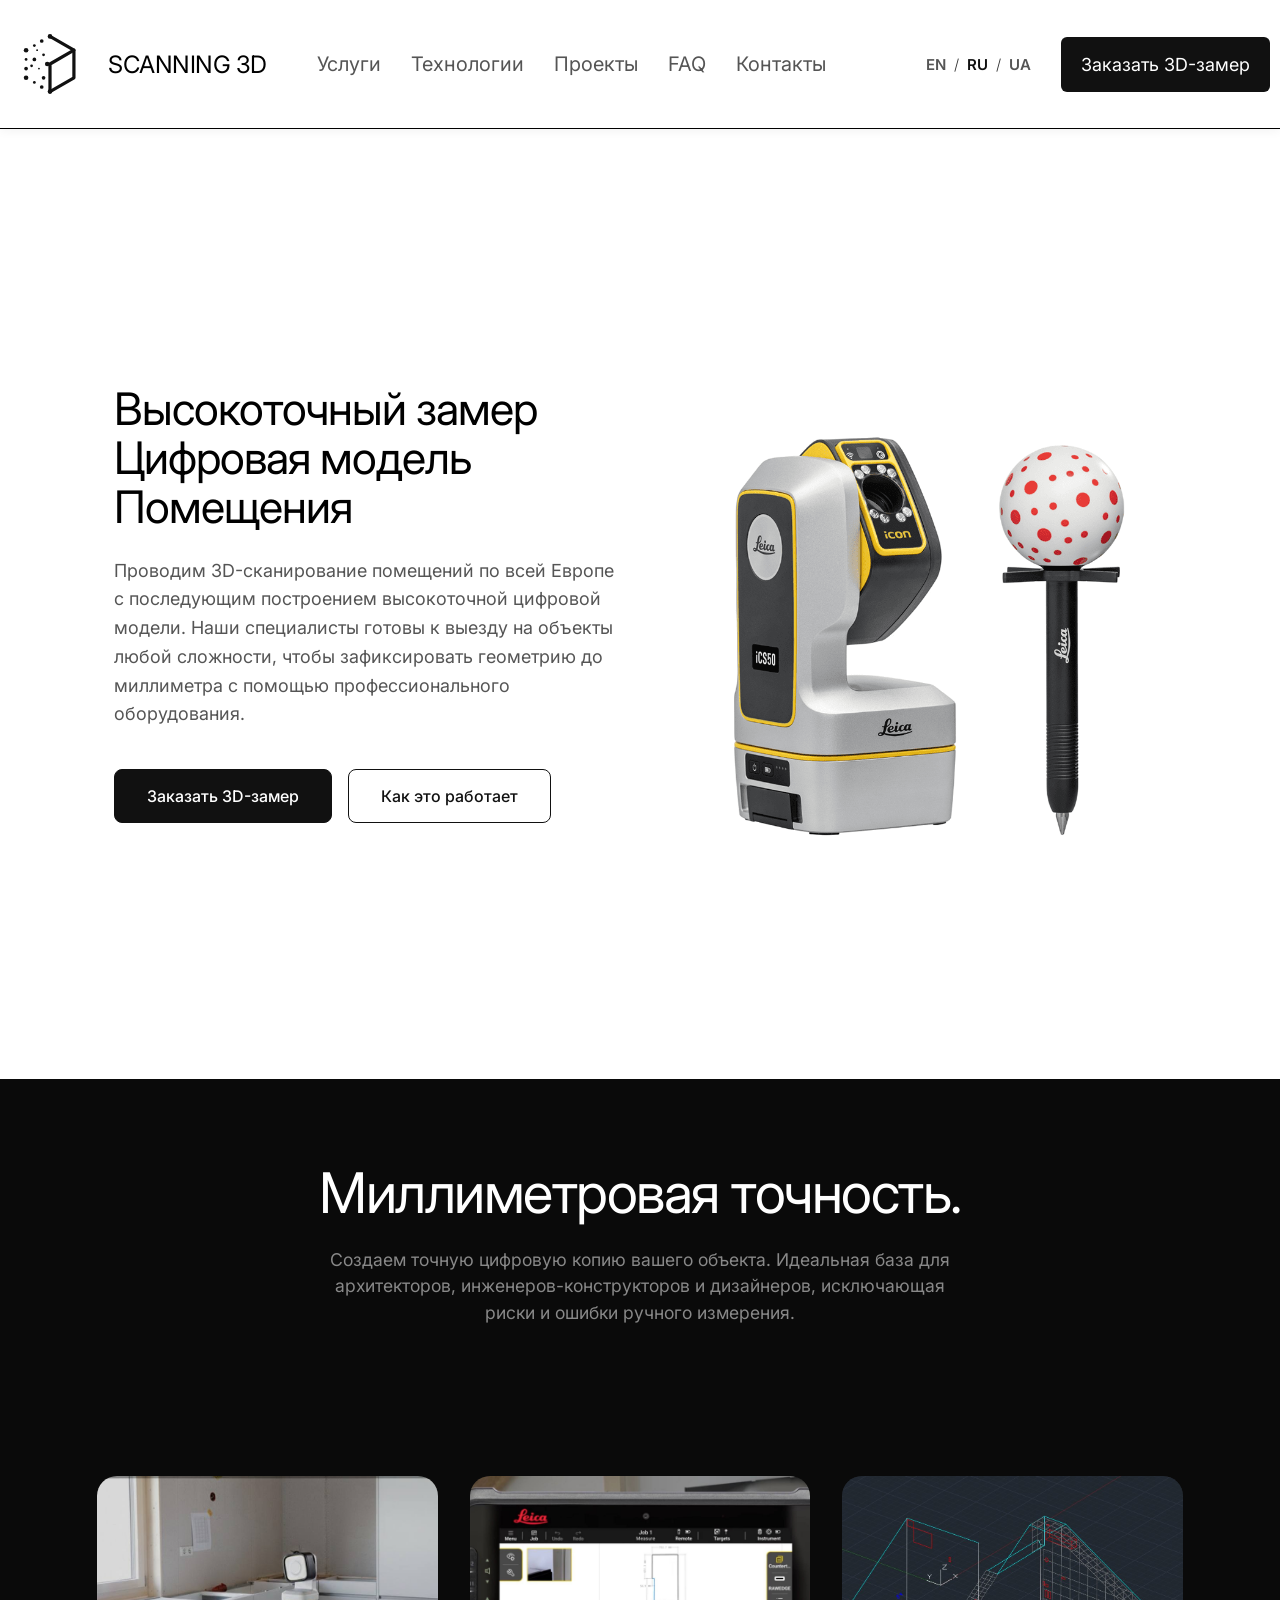
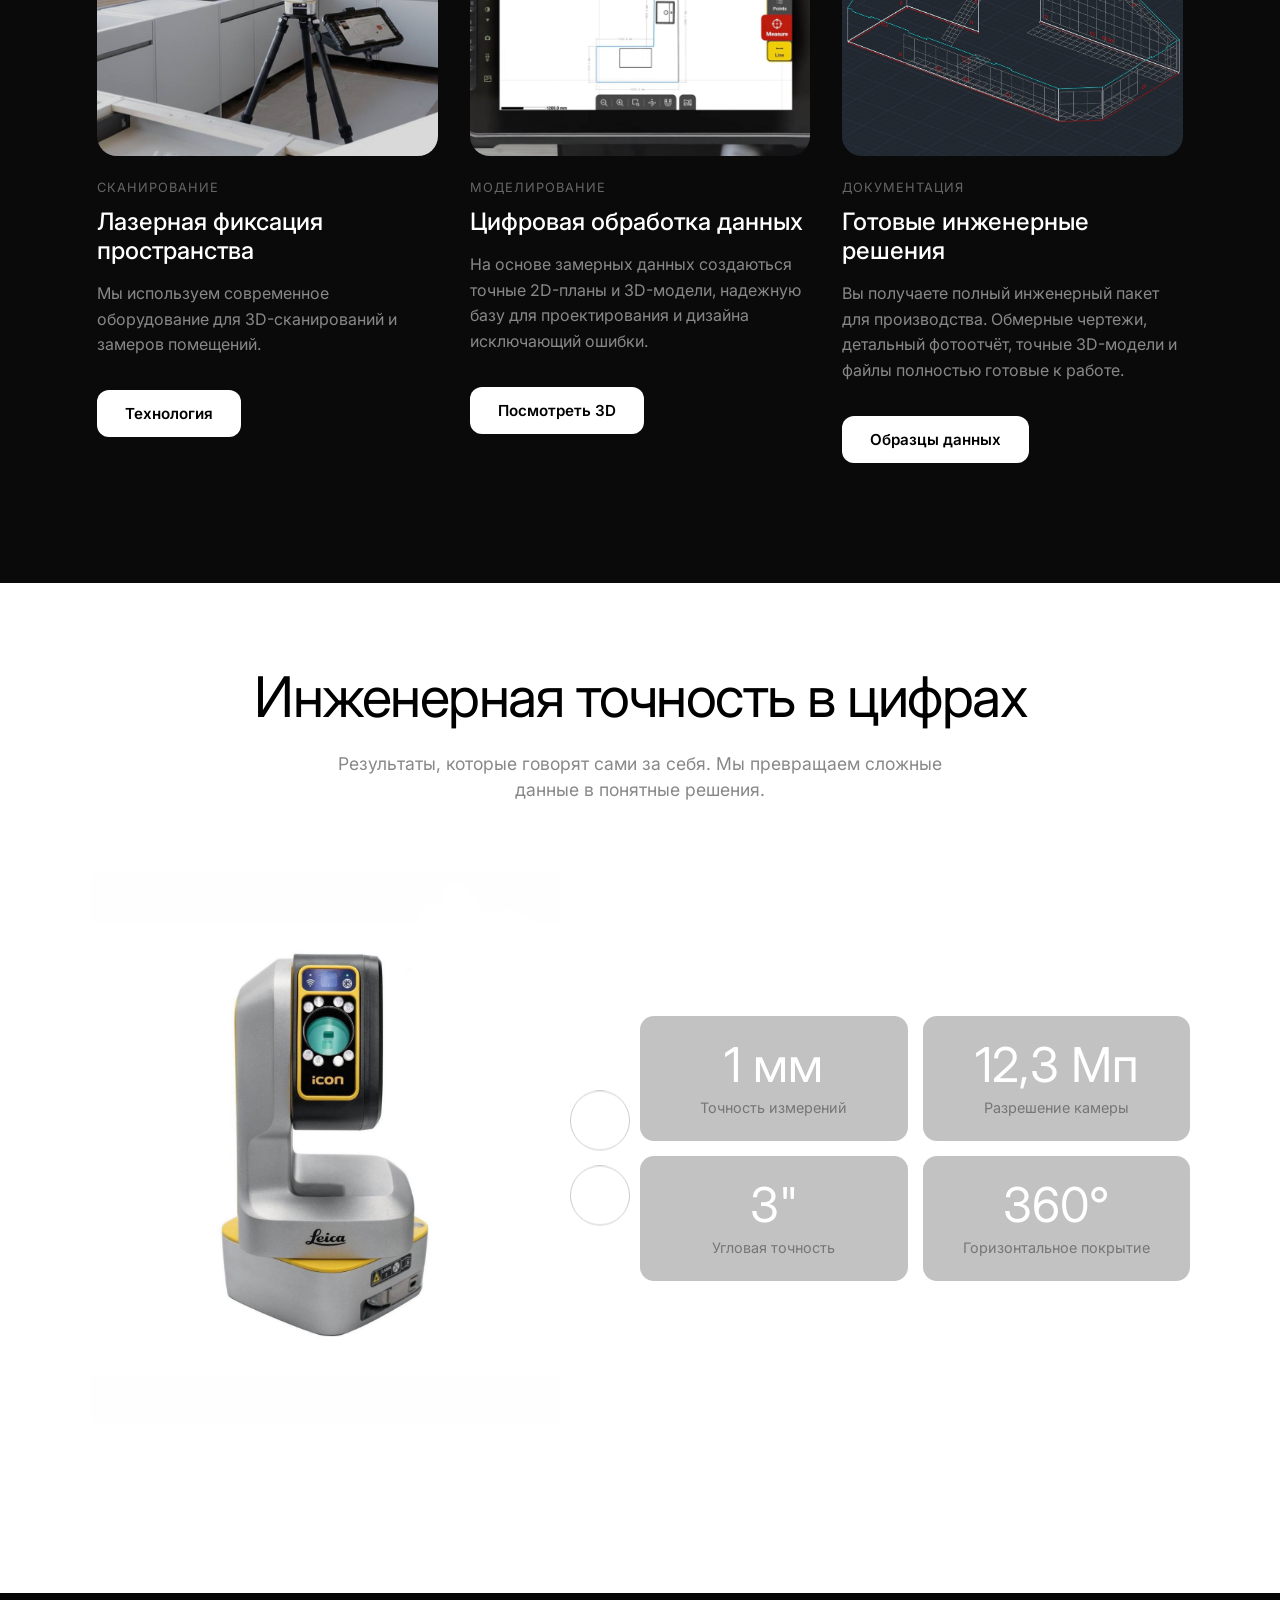
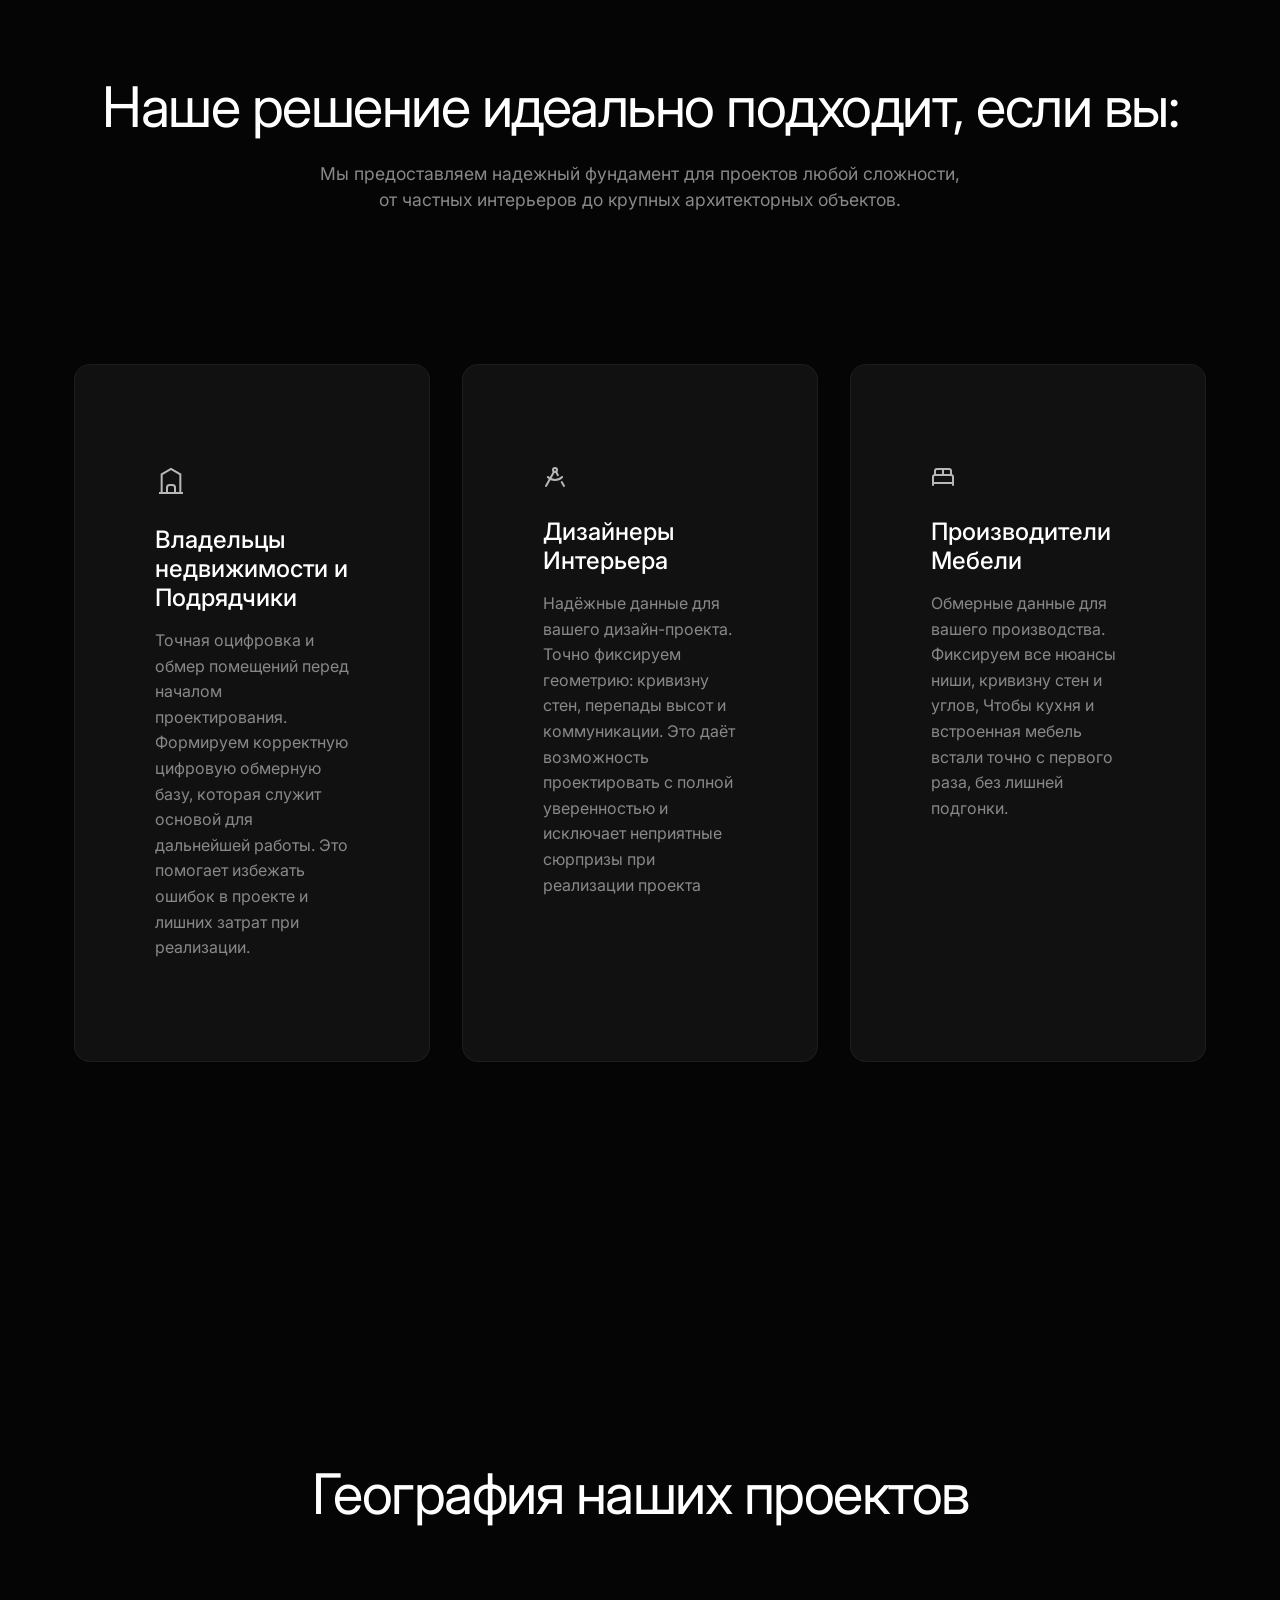
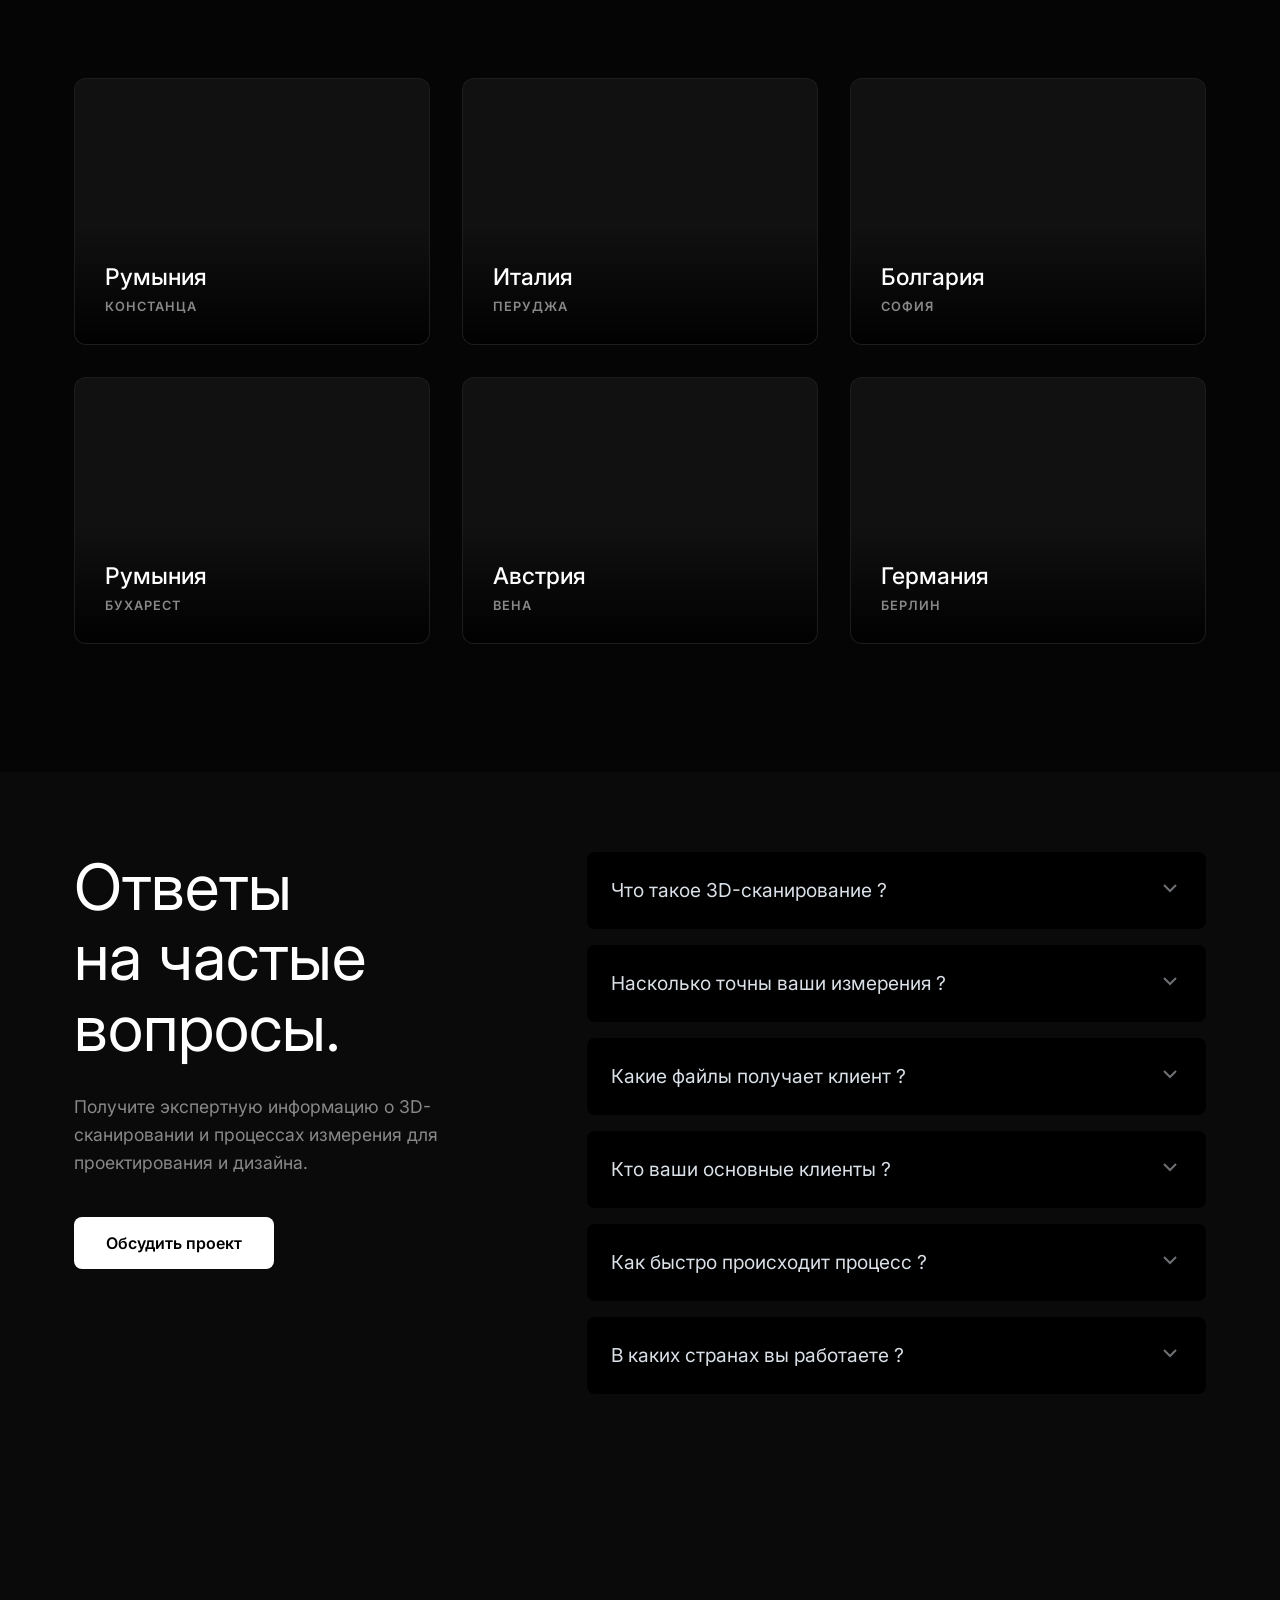
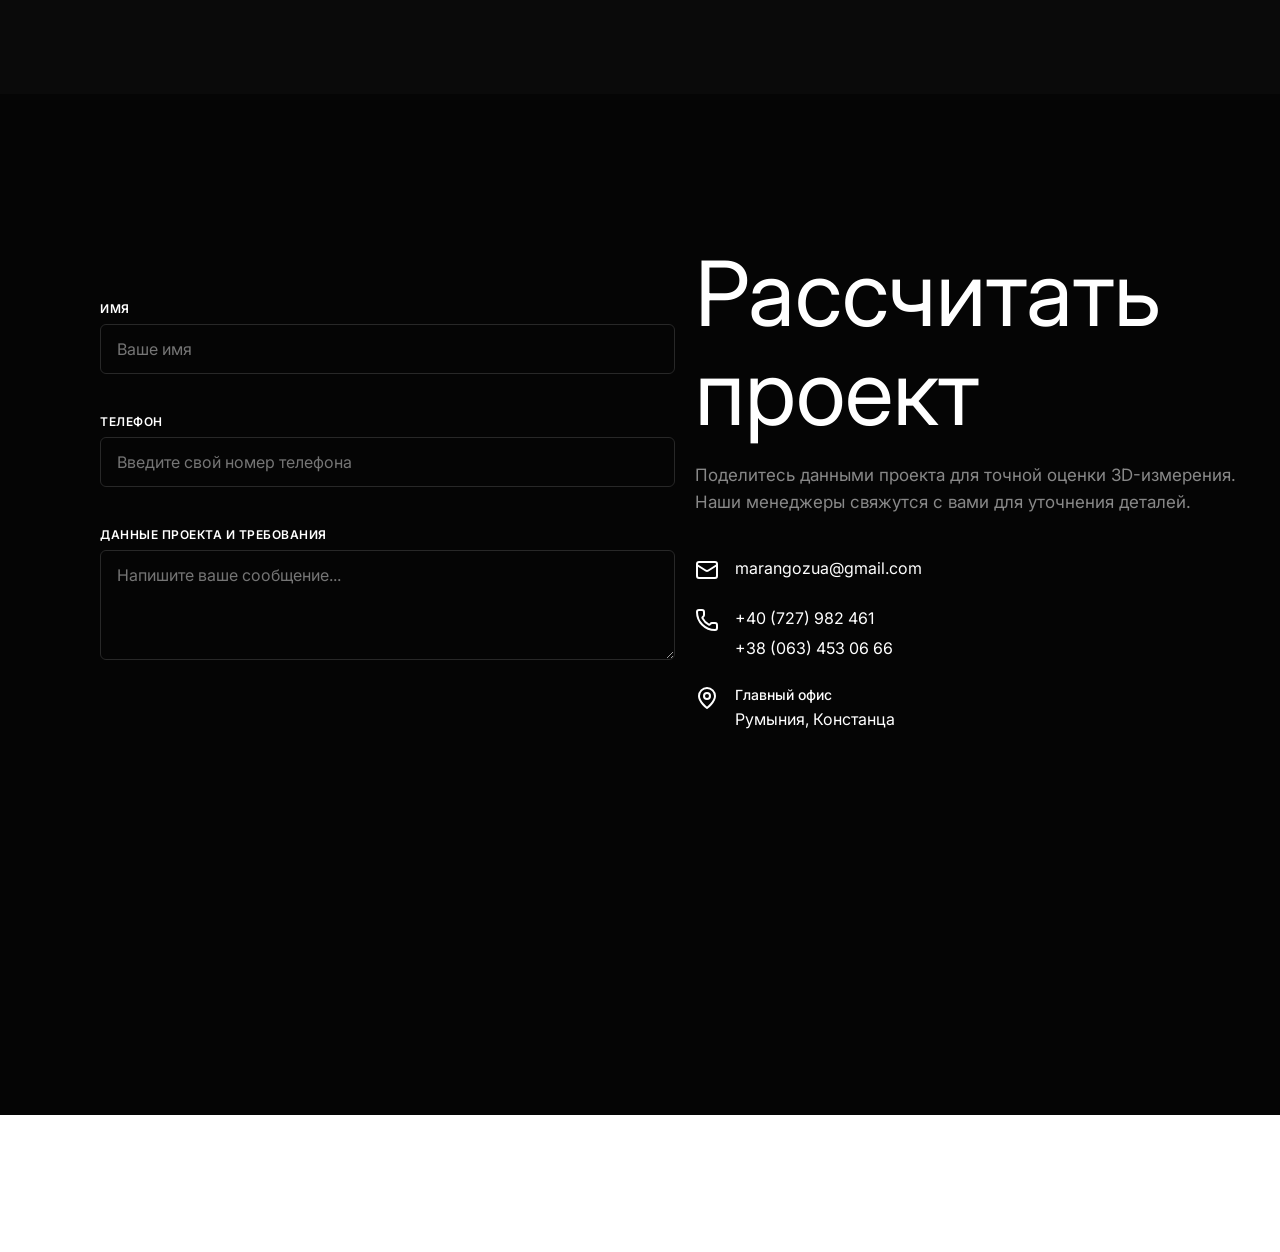
==== commit a6235a3d: "Update index-ru.html" ====
--- a/index-ru.html
+++ b/index-ru.html
@@ -40,11 +40,12 @@
         </a>
 
         <ul class="nav-links">
-            <li><a href="#solutions">О нас</a></li>
-            <li><a href="#technology">Решения</a></li>
-            <li><a href="#3d-disto">Технология</a></li>
-            <li><a href="#projects">Проекты</a></li>
-        </ul>
+    <li><a href="#technology">Услуги</a></li>
+    <li><a href="#3d-disto">Технологии</a></li>
+    <li><a href="#projects">Проекты</a></li>
+    <li><a href="#solutions">FAQ</a></li>
+    <li><a href="#contact">Контакты</a></li>
+</ul>
 
         <div class="header-actions">
            <div class="lang-switcher">
@@ -521,75 +522,37 @@
                         <a href="https://maps.google.com/?q=Constanta,+Romania" target="_blank" rel="noopener noreferrer">Румыния, Констанца</a>
                     </div>
                 </div>
+                <div class="contact-item cascade-item social-item" style="margin-top: 15px; display: block;">
+    <span style="display: block; font-size: 12px; font-weight: 600; color: #888; text-transform: uppercase; margin-bottom: 27px; letter-spacing: 0.5px;">СОЦСЕТИ</span>
+    <div class="social-icons" style="margin-left: 0; gap: 15px; justify-content: flex-start;">
+        <a href="https://www.facebook.com/profile.php?id=61587670971282" target="_blank" aria-label="Facebook"><i class="fa-brands fa-facebook-f fa-lg"></i></a>
+        <a href="https://www.instagram.com/scanning_3d/" target="_blank" aria-label="Instagram"><i class="fa-brands fa-instagram fa-xl"></i></a>
+        <a href="https://wa.me/40727982461" target="_blank" aria-label="WhatsApp"><i class="fa-brands fa-whatsapp fa-xl"></i></a>
+        <a href="https://t.me/+380634530666" target="_blank" aria-label="Telegram"><i class="fa-brands fa-telegram fa-xl"></i></a>
             </div>
         </div>
 
     </div>
 </section>
 
-<footer class="light-footer">
-    <div class="container footer-bounded">
-
-        <div class="footer-top">
-            <div class="footer-nav">
-                <a href="#hero" class="footer-anim-item">Главная</a>
-                <a href="#projects" class="footer-anim-item">Проекты</a>
-                <a href="#3d-disto" class="footer-anim-item">Технологии</a>
-                <a href="#technology" class="footer-anim-item">Услуги</a>
-                <a href="#contact" class="footer-anim-item">Контакты</a>
-            </div>
-
-            <div class="footer-brand footer-anim-item">
-                <a href="#" class="logo">
+<footer class="seamless-footer">
+    <div class="container compact-footer-layout">
+        
+        <div class="footer-brand footer-anim-item">
+            <a href="#hero" class="logo">
                 <svg class="logo-img" viewBox="0 0 100 100" fill="none" xmlns="http://www.w3.org/2000/svg">
                     <g transform="translate(50, 50) scale(1.15) translate(-50, -50)">
-                        <path d="M50 20 L76 35 L76 65 L50 80" stroke="#111111" stroke-width="3.5" stroke-linecap="round" stroke-linejoin="round"/>
-                        <path d="M50 80 L50 50 L76 35" stroke="#111111" stroke-width="3.5" stroke-linecap="round" stroke-linejoin="round"/>
-                        
-                        <circle cx="50" cy="20" r="2.5" fill="#111111"/>
-                        <circle cx="41" cy="25" r="2" fill="#111111"/>
-                        <circle cx="33" cy="30" r="1.5" fill="#111111"/>
-                        <circle cx="24" cy="35" r="2.5" fill="#111111"/>
-                        <circle cx="24" cy="45" r="1.5" fill="#111111"/>
-                        <circle cx="24" cy="55" r="2" fill="#111111"/>
-                        <circle cx="24" cy="65" r="2.5" fill="#111111"/>
-                        <circle cx="33" cy="70" r="1.5" fill="#111111"/>
-                        <circle cx="41" cy="75" r="2" fill="#111111"/>
-                        <circle cx="50" cy="80" r="2.5" fill="#111111"/>
-                        
-                        <circle cx="43" cy="40" r="1.5" fill="#111111"/>
-                        <circle cx="33" cy="45" r="2" fill="#111111"/>
-                        <circle cx="38" cy="55" r="1" fill="#111111"/>
-                        <circle cx="30" cy="52" r="1.5" fill="#111111"/>
-                        <circle cx="43" cy="65" r="2" fill="#111111"/>
-                        <circle cx="36" cy="35" r="1" fill="#111111"/>
-                        <circle cx="47" cy="50" r="2.5" fill="#111111"/>
+                        <path d="M50 20 L76 35 L76 65 L50 80" stroke="#ffffff" stroke-width="3.5" stroke-linecap="round" stroke-linejoin="round"/>
+                        <path d="M50 80 L50 50 L76 35" stroke="#ffffff" stroke-width="3.5" stroke-linecap="round" stroke-linejoin="round"/>
+                        <circle cx="50" cy="20" r="2.5" fill="#ffffff"/><circle cx="41" cy="25" r="2" fill="#ffffff"/><circle cx="33" cy="30" r="1.5" fill="#ffffff"/><circle cx="24" cy="35" r="2.5" fill="#ffffff"/><circle cx="24" cy="45" r="1.5" fill="#ffffff"/><circle cx="24" cy="55" r="2" fill="#ffffff"/><circle cx="24" cy="65" r="2.5" fill="#ffffff"/><circle cx="33" cy="70" r="1.5" fill="#ffffff"/><circle cx="41" cy="75" r="2" fill="#ffffff"/><circle cx="50" cy="80" r="2.5" fill="#ffffff"/><circle cx="43" cy="40" r="1.5" fill="#ffffff"/><circle cx="33" cy="45" r="2" fill="#ffffff"/><circle cx="38" cy="55" r="1" fill="#ffffff"/><circle cx="30" cy="52" r="1.5" fill="#ffffff"/><circle cx="43" cy="65" r="2" fill="#ffffff"/><circle cx="36" cy="35" r="1" fill="#ffffff"/><circle cx="47" cy="50" r="2.5" fill="#ffffff"/>
                     </g>
                 </svg>
                 SCANNING 3D
             </a>
-            </div>
-        </div>
-
-<div class="footer-middle footer-anim-item">
-            <div class="social-icons">
-                <a href="https://www.facebook.com/profile.php?id=61587670971282" target="_blank" aria-label="Facebook"><i class="fa-brands fa-facebook-f fa-lg"></i></a>
-                <a href="https://www.instagram.com/scanning_3d/" target="_blank" aria-label="Instagram"><i class="fa-brands fa-instagram fa-xl"></i></a>
-                <a href="https://wa.me/40727982461" target="_blank" aria-label="WhatsApp">
-                <i class="fa-brands fa-whatsapp fa-xl"></i>
-                </a>                
-                <a href="https://t.me/Valenti_x" target="_blank" aria-label="Telegram">
-                <i class="fa-brands fa-telegram fa-xl"></i>
-                </a>            
-</div>
-
-            </div>
-        </div>
-
-        <div class="footer-divider footer-anim-item"></div>
+        </div>
 
         <div class="footer-bottom footer-anim-item">
-            <div class="copyright"> SCANNING 3D 2026 © Все права защищены</div>
+            <div class="copyright">SCANNING 3D 2026 © Все права защищены</div>
         </div>
 
     </div>
@@ -598,4 +561,4 @@
 <script src="script.js"></script>
 
 </body>
-</html>+</html>
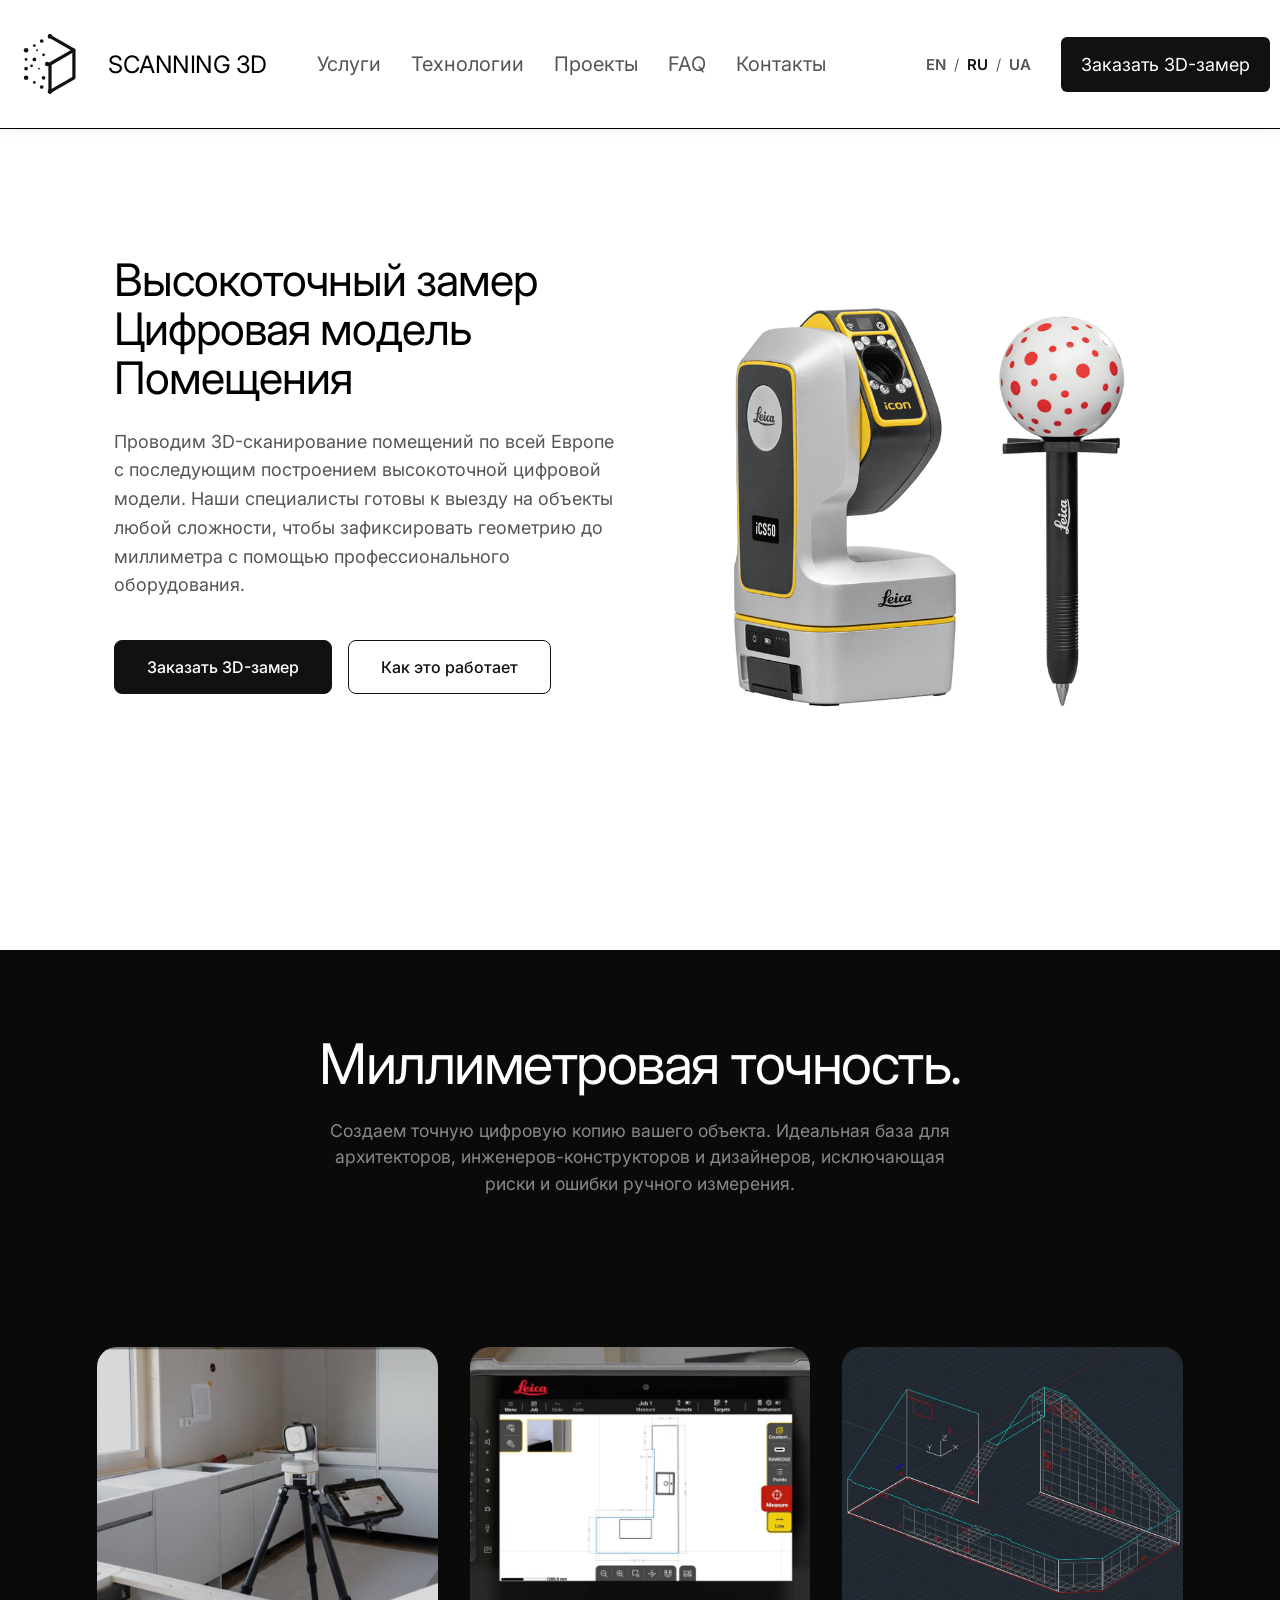
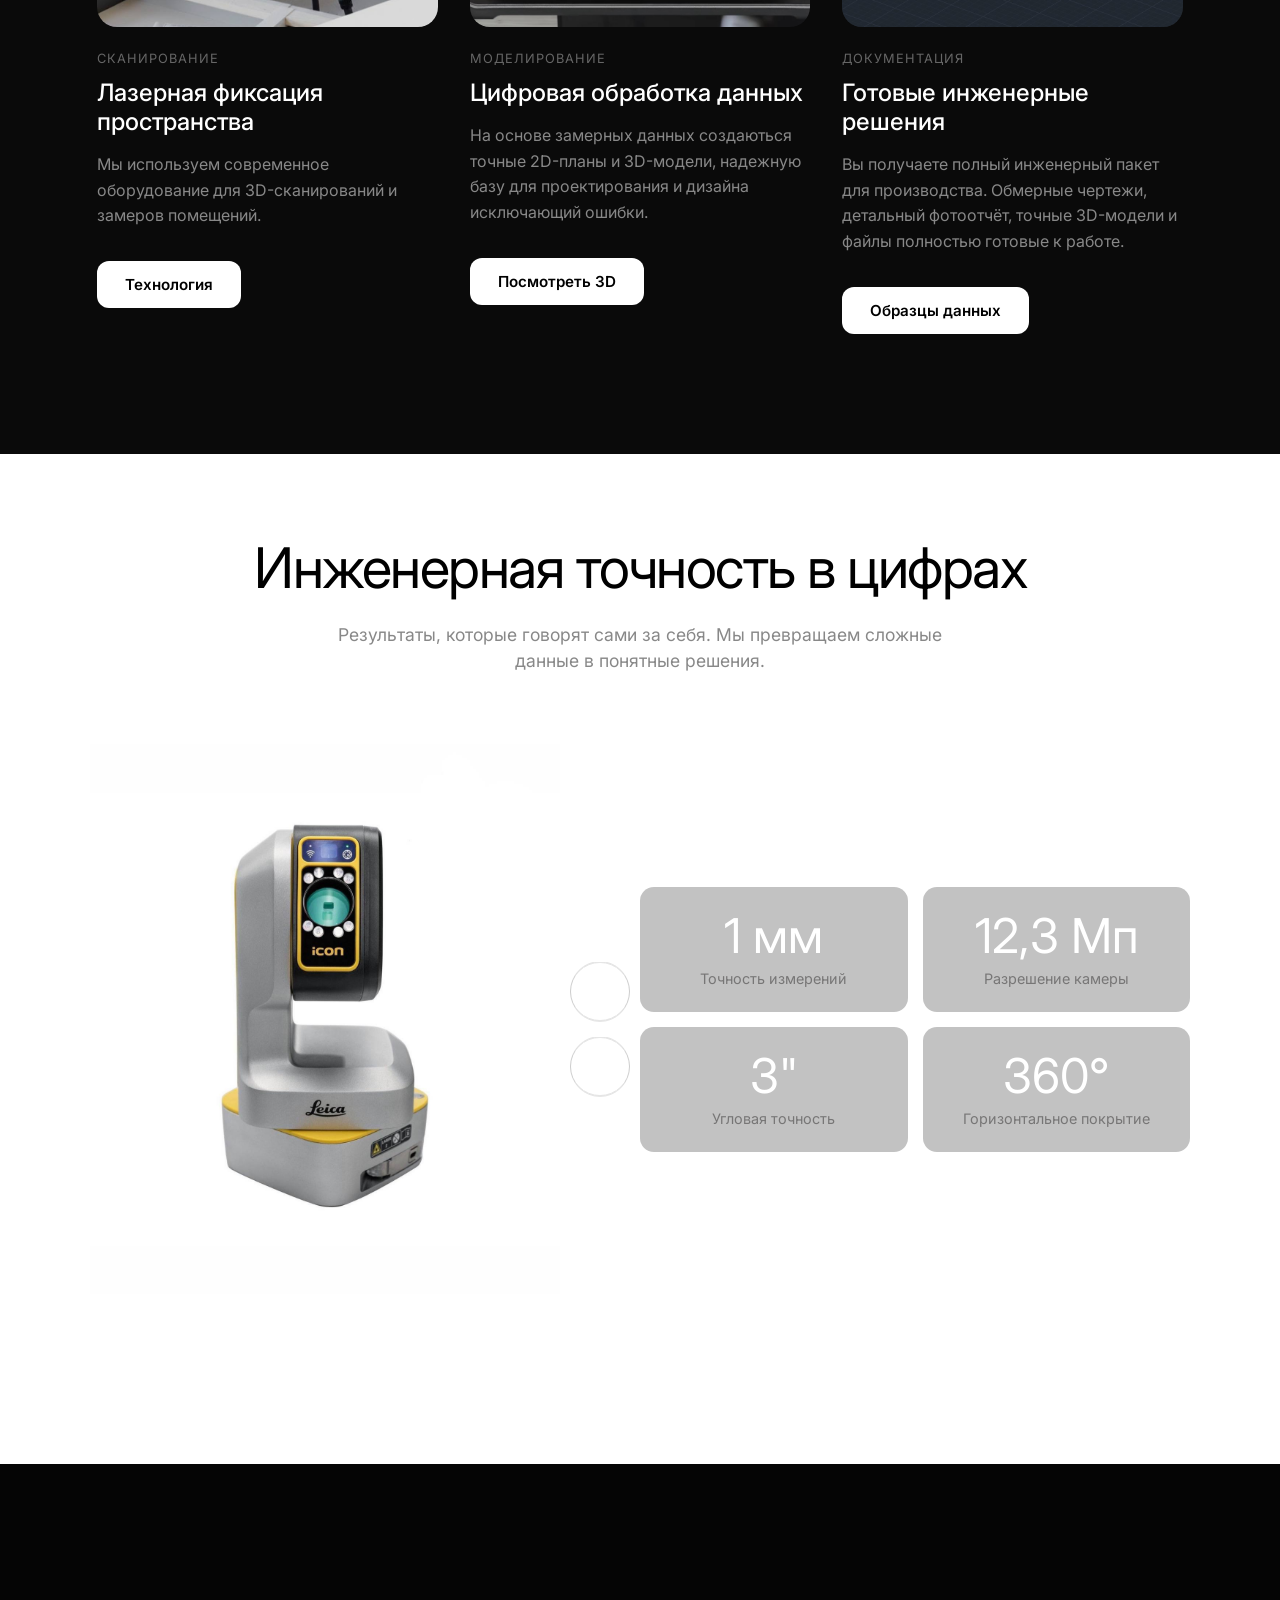
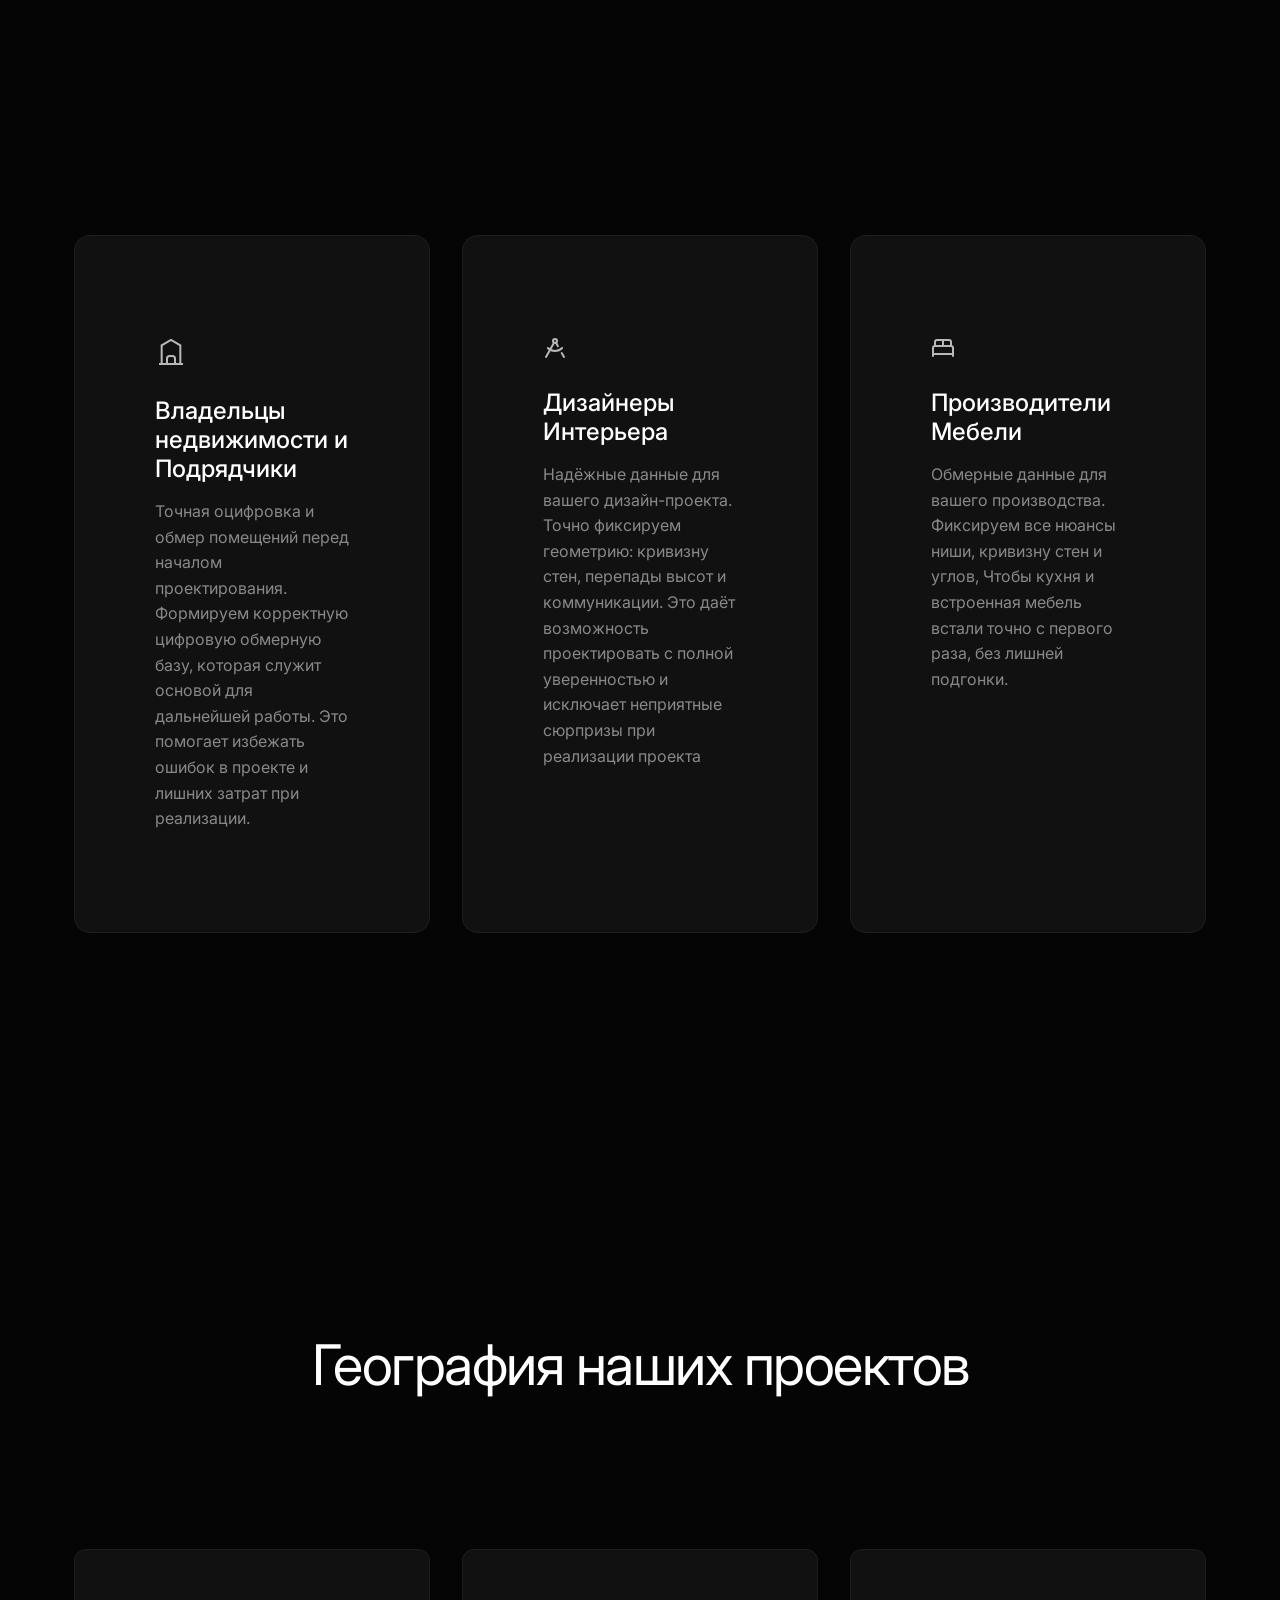
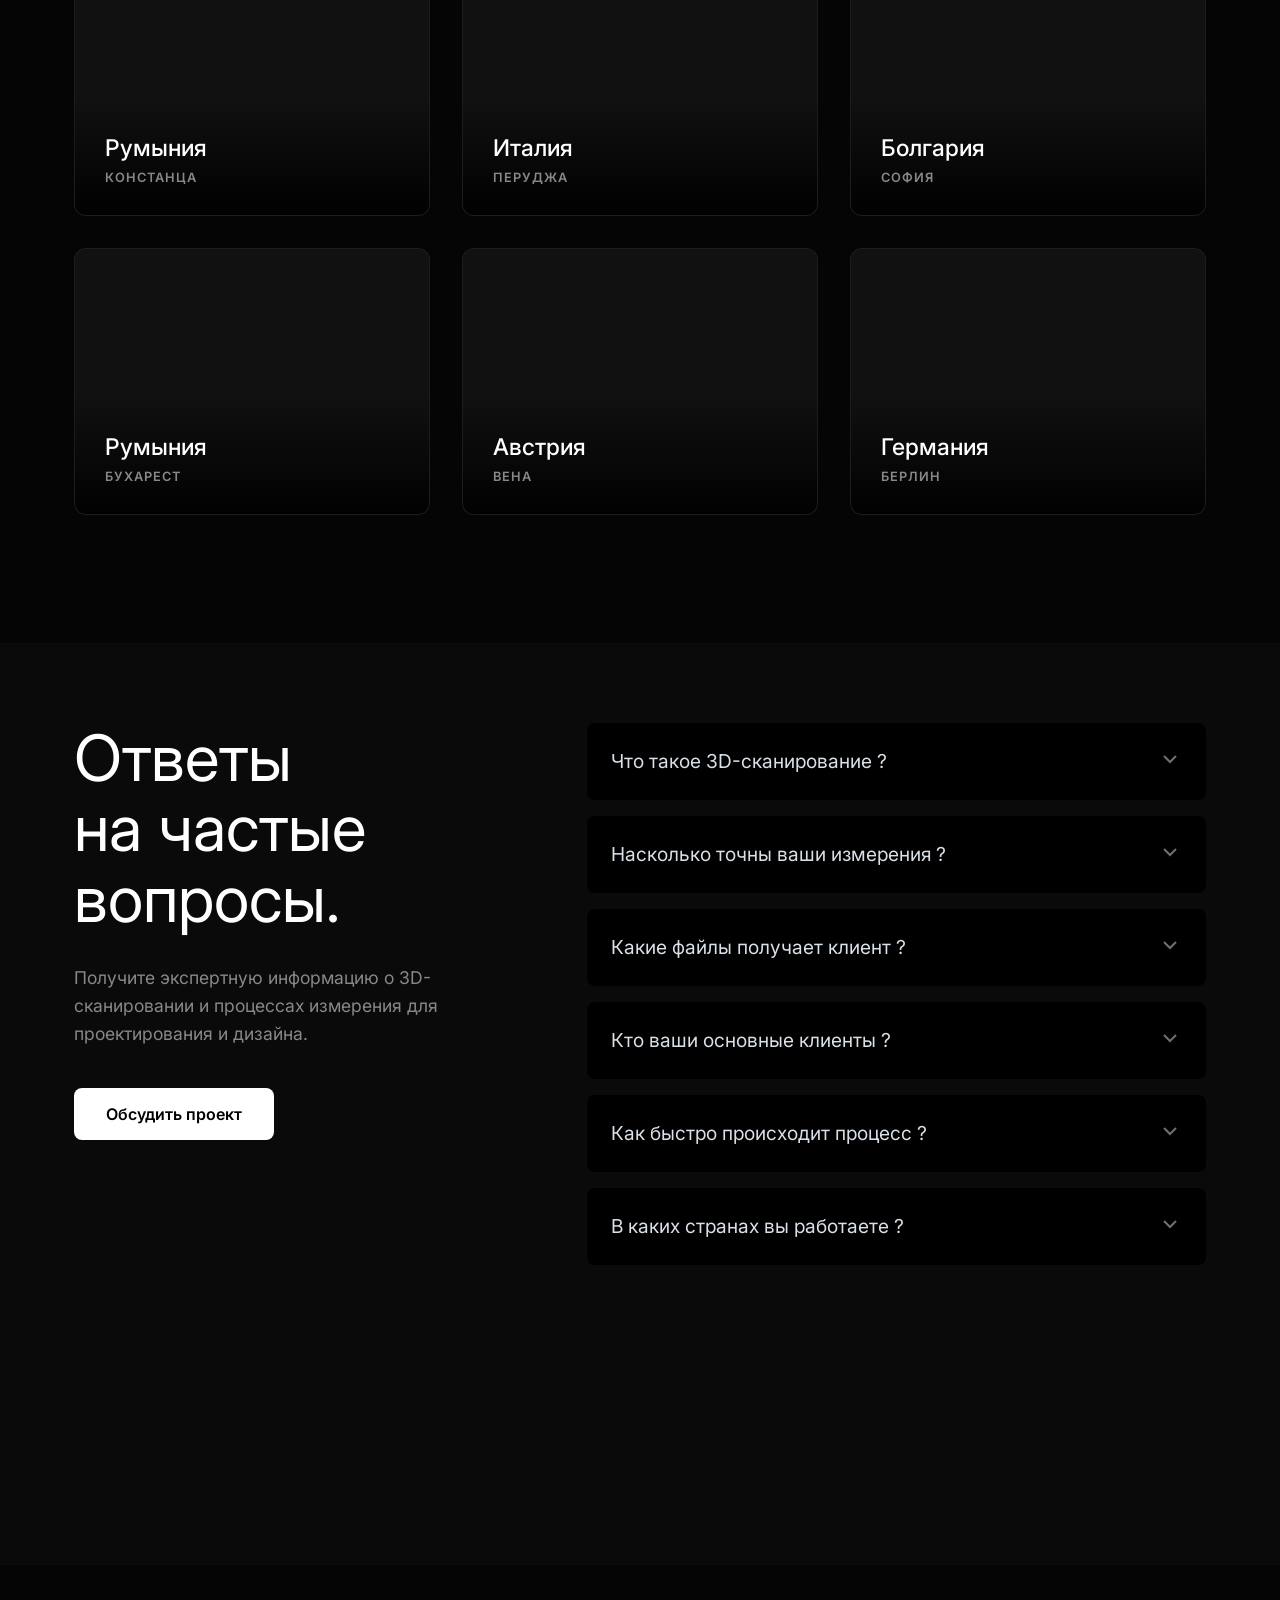
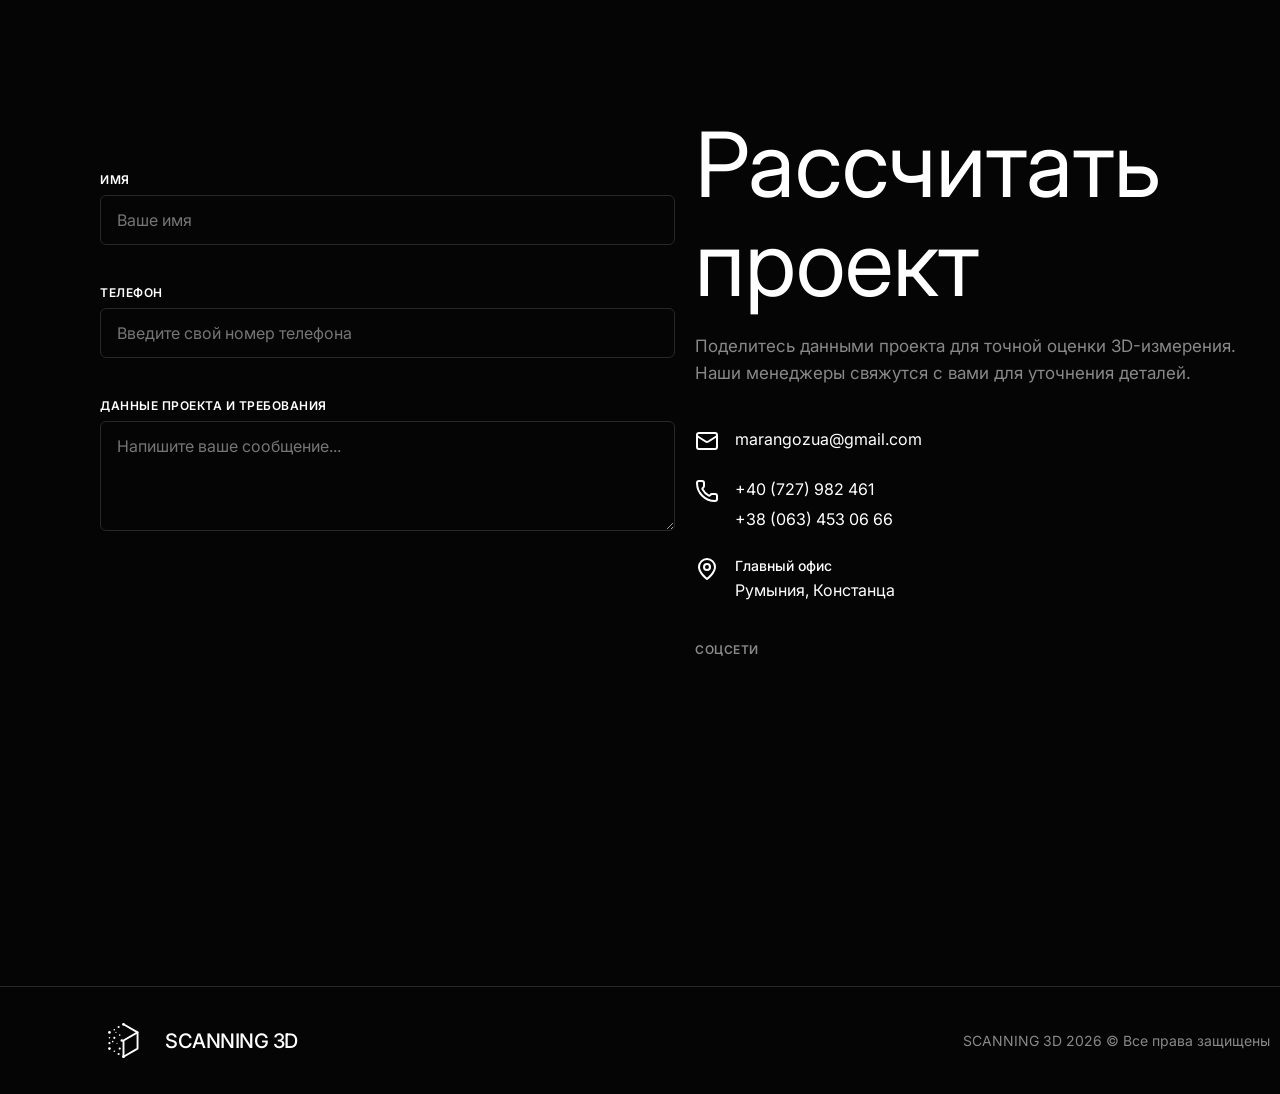
==== commit 25975b0f: "Update print statement from 'Hello' to 'Goodbye'" ====
--- a/index-ru.html
+++ b/index-ru.html
@@ -131,7 +131,7 @@
             <span class="card-label">Документация</span>
             <h3 class="card-title">Готовые инженерные решения</h3>
             <p class="card-description">Вы получаете полный инженерный пакет для производства. Обмерные чертежи, детальный фотоотчёт, точные 3D-модели и файлы полностью готовые к работе.</p>
-            <a href="https://drive.google.com/drive/folders/18u69IVSZesEiMaU2SsLoDLZYsH9NkzDA" class="card-btn" target="_blank">Образцы данных</a>
+            <a href="https://drive.google.com/drive/folders/1TZEZP0riapgA1_PlwIeZLo1PFCnfCdMU" class="card-btn" target="_blank">Образцы данных</a>
         </div>
     </div>
 
--- a/style.css
+++ b/style.css
@@ -36,11 +36,15 @@
 }
 
 header {
+    position: fixed;
+    top: 0;
+    left: 0;
+    width: 100%;
+    z-index: 10000;
+    background-color: var(--bg-color);
     padding: 24px 0;
     border-bottom: 1px solid #000000;
     box-shadow: 0 2px 10px rgba(0, 0, 0, 0.05);
-    animation: slideDown 1s ease-out 2s forwards;
-    opacity: 0;
 }
 
 .nav-wrapper {
@@ -208,8 +212,6 @@
     white-space: nowrap;  
     z-index: 10;
     position: relative;
-    animation: slideInLeft 2s ease-out 0.4s forwards;
-    opacity: 0;
 }
 
 .hero-content p {
@@ -218,15 +220,13 @@
     line-height: 1.6;
     margin-bottom: 40px;
     margin-left: 170px;
-    animation: slideInRight 2s ease-out 0.8s forwards;
-    opacity: 0;
 }
 
 .btn-group {
     display: flex;
     gap: 16px;
     opacity: 0;
-    animation: fadeInUp 0.8s ease-out 4s forwards; 
+    animation: fadeInUp 1.3s ease-out 1.3s forwards; 
 }
 
 .btn {
@@ -288,7 +288,7 @@
     object-fit: cover;
     -webkit-mask-image: linear-gradient(to right, transparent 0%, black 15%);
     mask-image: linear-gradient(to right, transparent 0%, black 15%);
-    animation: fadeIn 1s ease-out 3s forwards;
+    animation: fadeIn 0.9s ease-out 0.9s forwards;
     opacity: 0;
 }
 
@@ -1168,6 +1168,15 @@
     gap: 24px;
 }
 
+
+.quote-contacts .social-icons a {
+    color: #ffffff;
+}
+.quote-contacts .social-icons a:hover {
+    color: #888888;
+}
+
+
 .contact-item {
     display: flex;
     align-items: flex-start;
@@ -1226,54 +1235,81 @@
 
 
 .light-footer {
-    background-color: #ffffff;
+    background-color: #050505;
     color: #333333;
-    padding: 100px 0 70px 0;
-    font-family: 'Inter', sans-serif;
-}
-
-.footer-bounded {
-    max-width: 1700px !important;
-    margin: 0 auto;
-    padding: 0 40px;
-}
-
-.footer-top {
+    padding: 30px 0;
+}
+
+.seamless-footer {
+    background-color: #050505;
+    color: #333333;
+    color: var(--text-white);
+    padding: 30px 0;
+    border-top: 1px solid rgba(109, 107, 107, 0.36);
+}
+
+.compact-footer-layout {
     display: flex;
     justify-content: space-between;
-    align-items: flex-start;
-    margin-bottom: 180px;
-}
-
-.footer-nav {
-    display: flex;
-    flex-direction: column;
-    gap: 70px;
-}
-
-.footer-nav a {
-    color: #000000;
+    align-items: center;
+    width: 100%;
+    max-width: 2000px !important; 
+    padding-left: 100px; 
+}
+
+.compact-footer-layout .footer-brand .logo {
+    display: flex;
+    align-items: center;
+    color: #ffffff;
+    font-size: 20px;
+    font-weight: 500;
     text-decoration: none;
-    font-size: 28px;
-    font-weight: 400;
-    transition: opacity 0.3s ease, transform 0.3s ease;
-}
-
-.footer-nav a:hover {
-    opacity: 0.5;
-    transform: translateX(5px);
-}
-
-.footer-anim-item {
-    opacity: 0;
-    transform: translateY(40px);
-    transition: opacity 0.6s ease, transform 0.6s cubic-bezier(0.2, 0.8, 0.2, 1);
-    will-change: opacity, transform;
-}
-
-.footer-anim-item.visible {
-    opacity: 1;
-    transform: translateY(0);
+    margin: 0;
+}
+
+.compact-footer-layout .logo-img {
+    height: 47px;
+    width: auto;
+    margin-right: 12px;
+}
+
+.compact-footer-layout .footer-bottom {
+    font-size: 14px;
+    color: #888888;
+}
+
+
+@media (max-width: 768px) {
+    .compact-footer-layout {
+        flex-direction: column;
+        gap: 15px;
+        text-align: center;
+        justify-content: center;
+    }
+    .compact-footer-layout .footer-brand .logo {
+        justify-content: center;
+    }
+}
+
+@media (max-width: 1200px) {
+    .compact-footer-layout {
+        padding-left: 40px !important;
+    }
+}
+
+@media (max-width: 1024px) {
+    .compact-footer-layout {
+        padding-left: 0 !important;
+    }
+}
+
+@media (max-width: 768px) {
+    .compact-footer-layout {
+        flex-direction: column;
+        gap: 15px;
+        text-align: center;
+        justify-content: center;
+    }
 }
 
 .footer-brand {
@@ -1400,7 +1436,11 @@
     }
 }
 
-
+#animated-contacts.show-contacts .social-item {
+    opacity: 1;
+    transform: translateY(0);
+    transition-delay: 1s;
+}
 
 html, body {
     overflow-x: hidden !important;
@@ -1484,7 +1524,7 @@
 }
 
 @media (max-width: 992px) {
-    header { position: relative; z-index: 9999 !important; animation: none !important; opacity: 1 !important; transform: none !important; }
+    header { position: fixed; z-index: 10005 !important; animation: none !important; opacity: 1 !important; transform: none !important; }
     .btn-small { display: none !important; }
     .nav-wrapper { padding: 0 !important; }
     .logo { margin-left: 0 !important; font-size: 20px !important; z-index: 10005 !important; }
@@ -1504,7 +1544,8 @@
 
 
 @media (max-width: 768px) {
-    .hero { padding: 60px 0 !important; }
+    header { position: fixed; z-index: 10005 !important; animation: none !important; opacity: 1 !important; transform: none !important; }
+    .hero { padding: 180px 0 60 !important; }
     .hero-content { display: flex; flex-direction: column; align-items: center; text-align: center; }
     .hero-content h1 { font-size: 32px !important; margin: 0 auto 20px !important; text-align: center !important; white-space: normal !important; width: 100%; }
     .hero-content p { font-size: 16px !important; margin: 0 auto 30px !important; text-align: center !important; width: 100%; }
@@ -1548,4 +1589,4 @@
     .footer-brand { justify-content: center !important; width: 100% !important; }
     .footer-middle { flex-direction: column !important; gap: 20px !important; }
     .social-icons { width: 100% !important; justify-content: center !important; }
-}+}
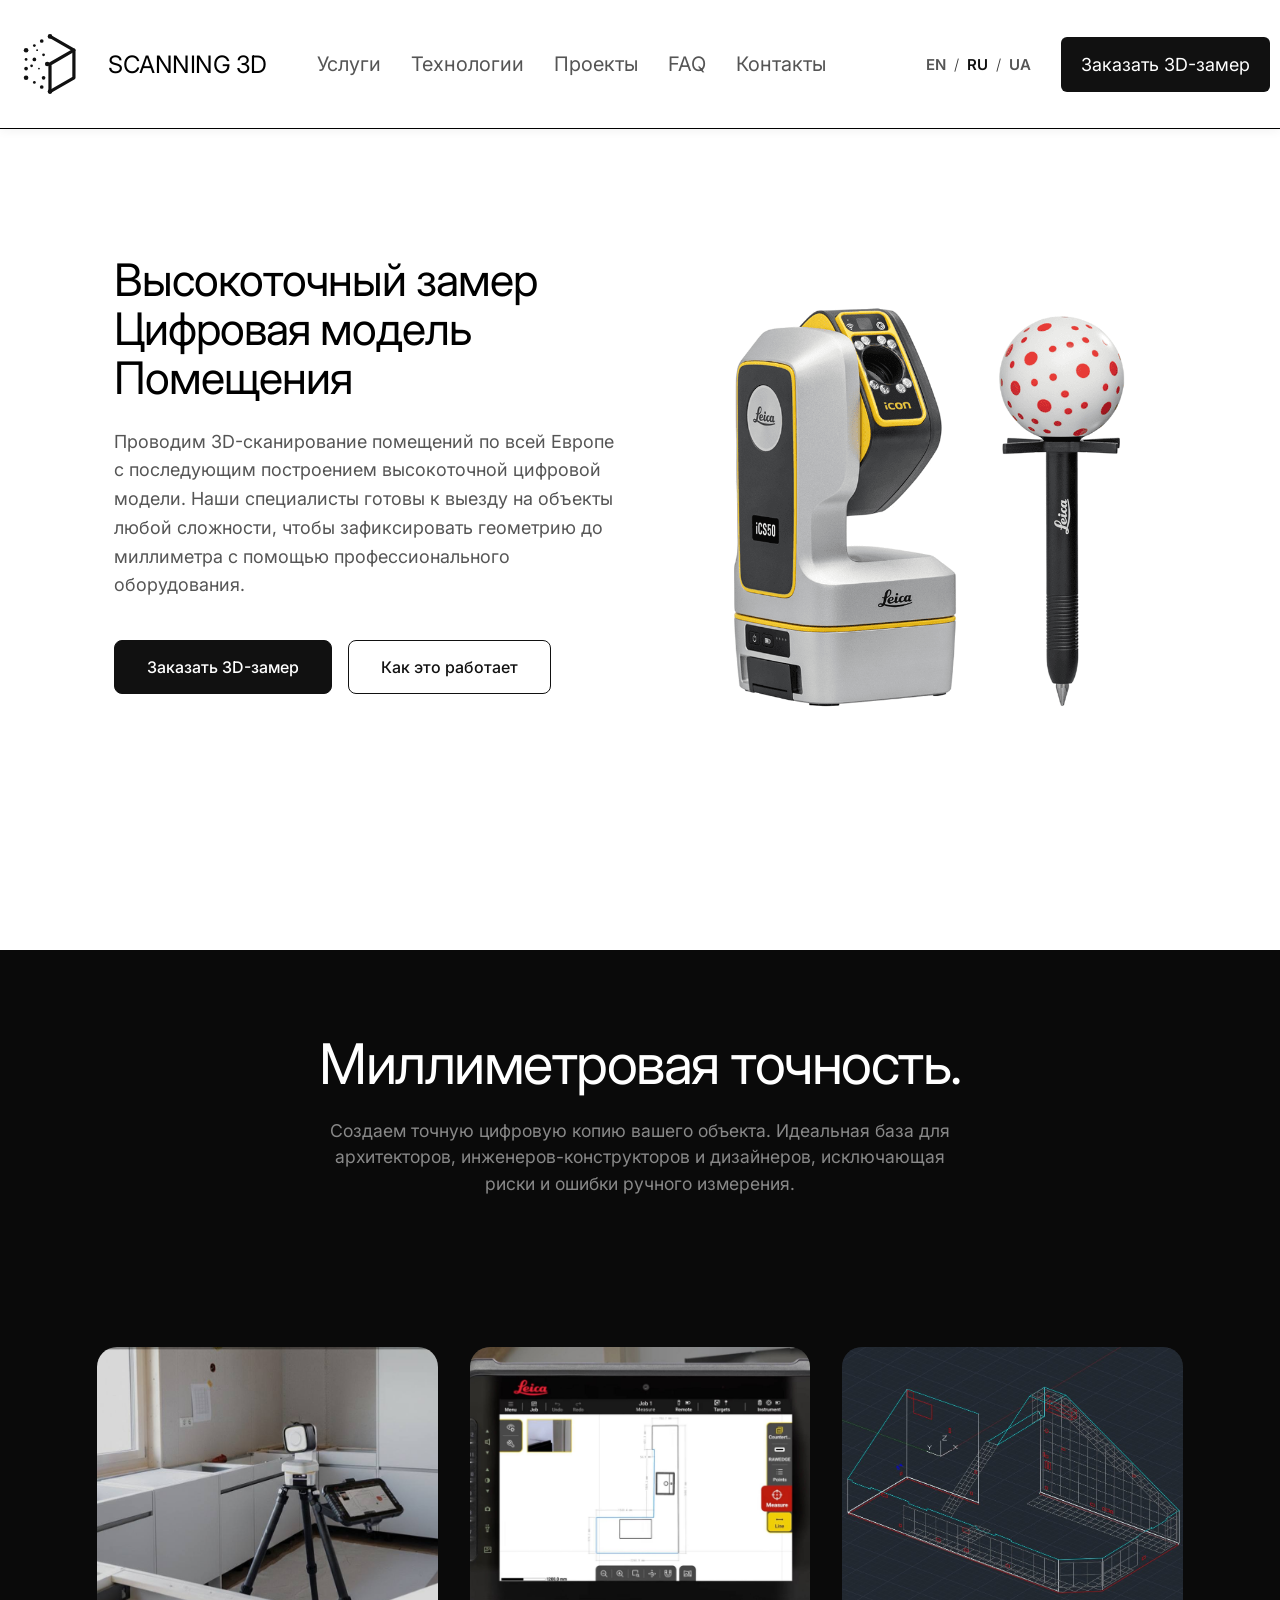
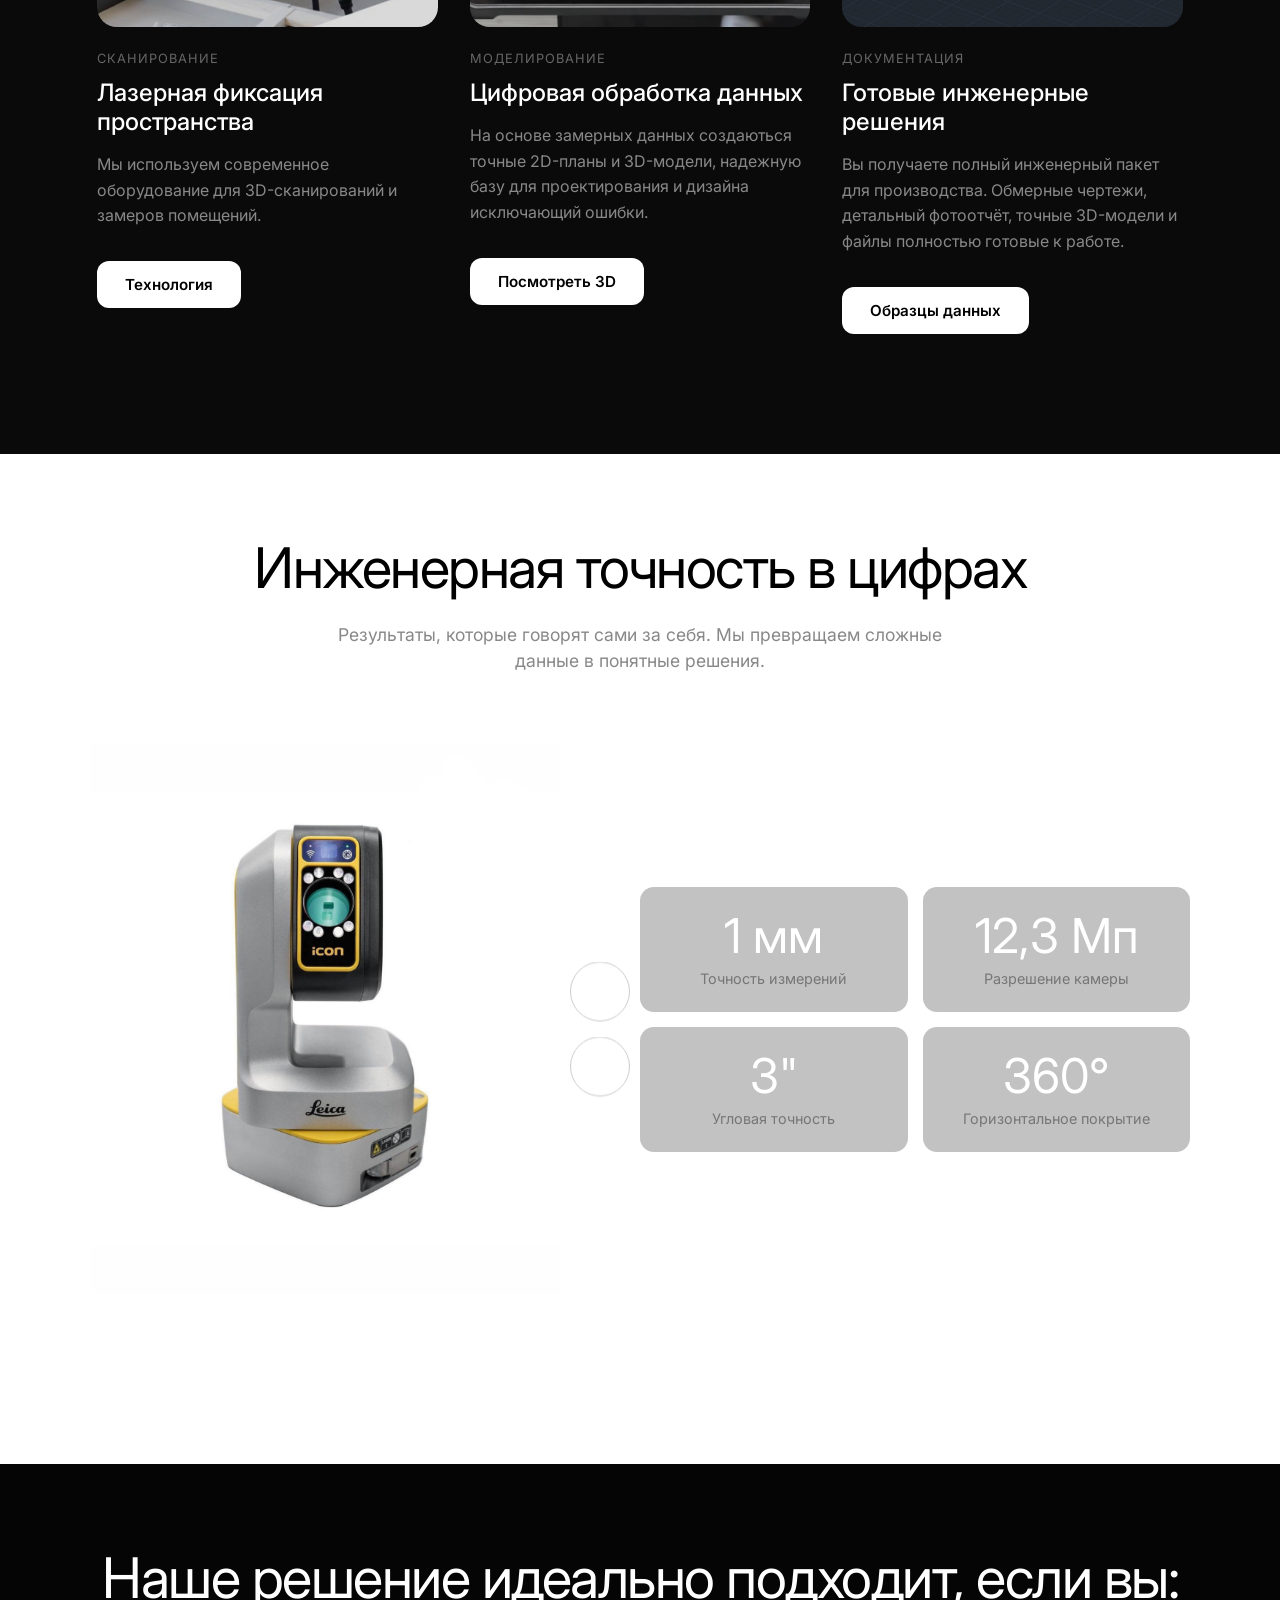
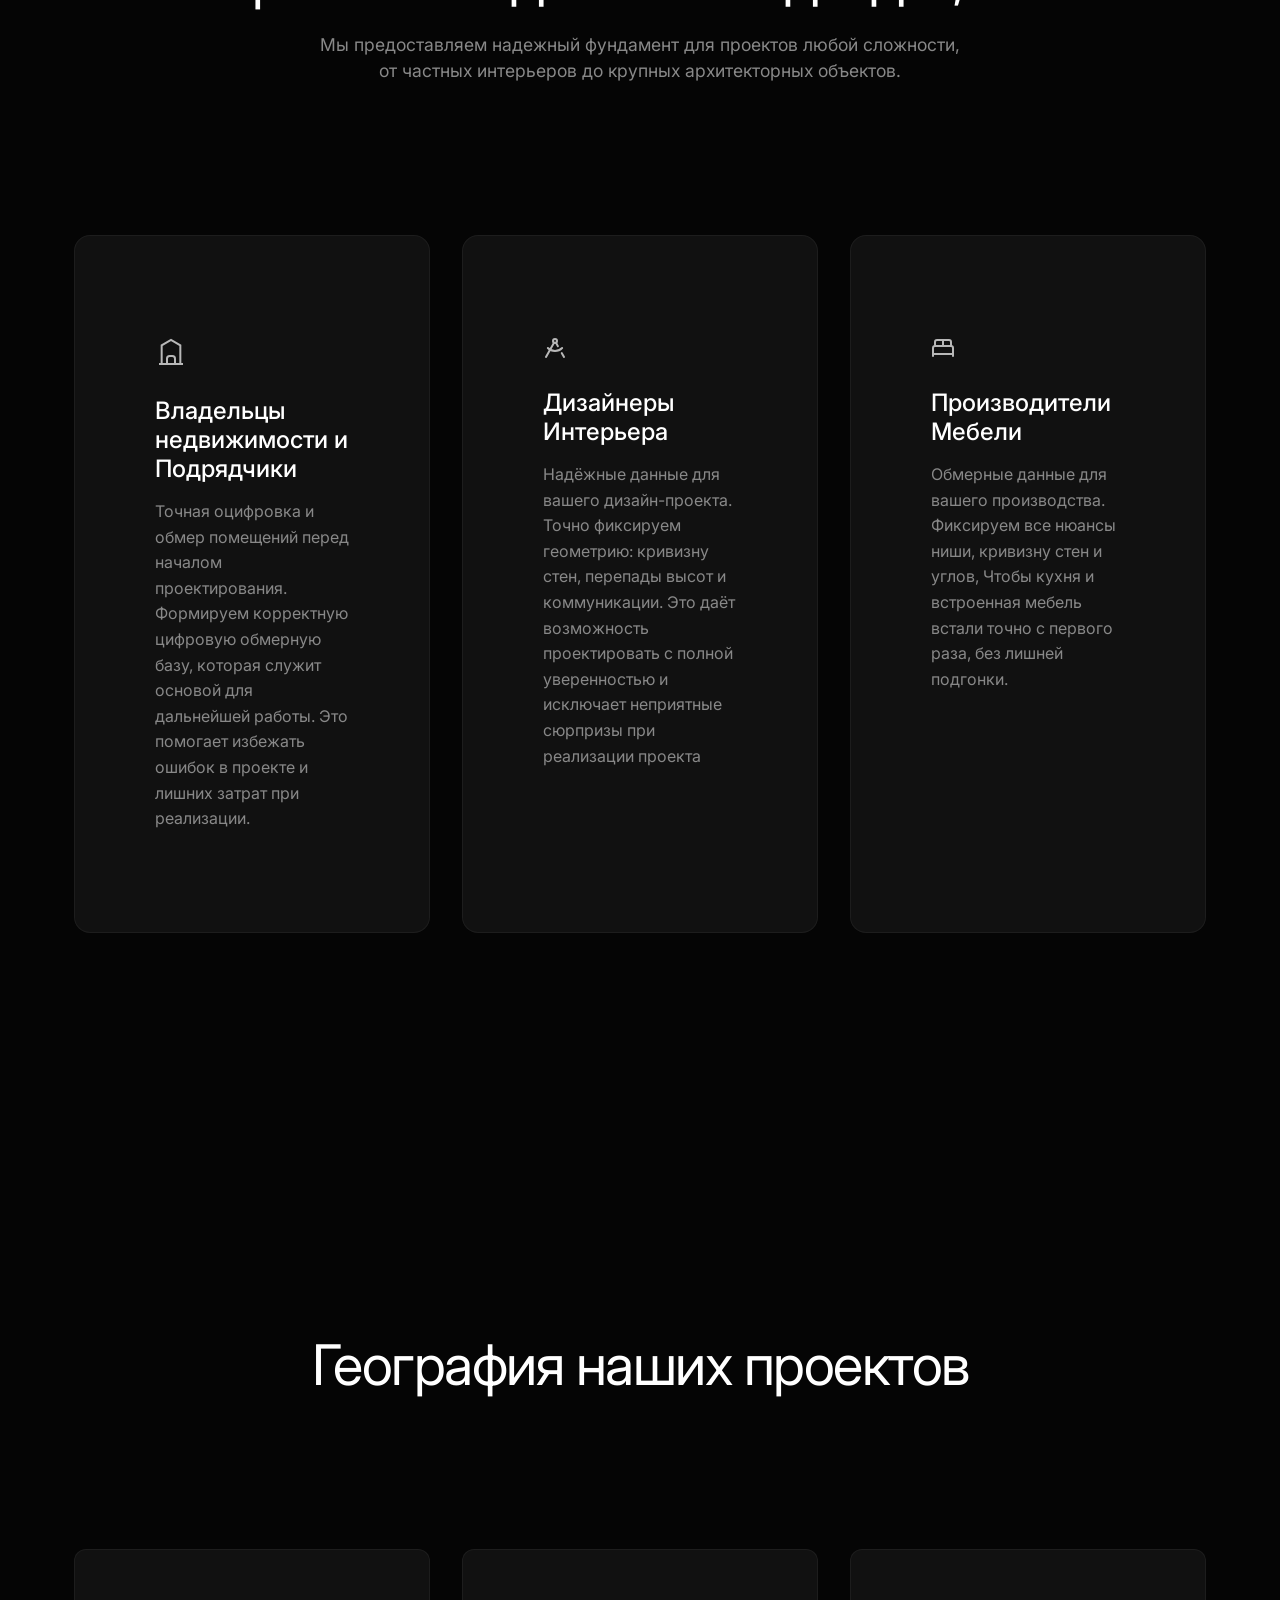
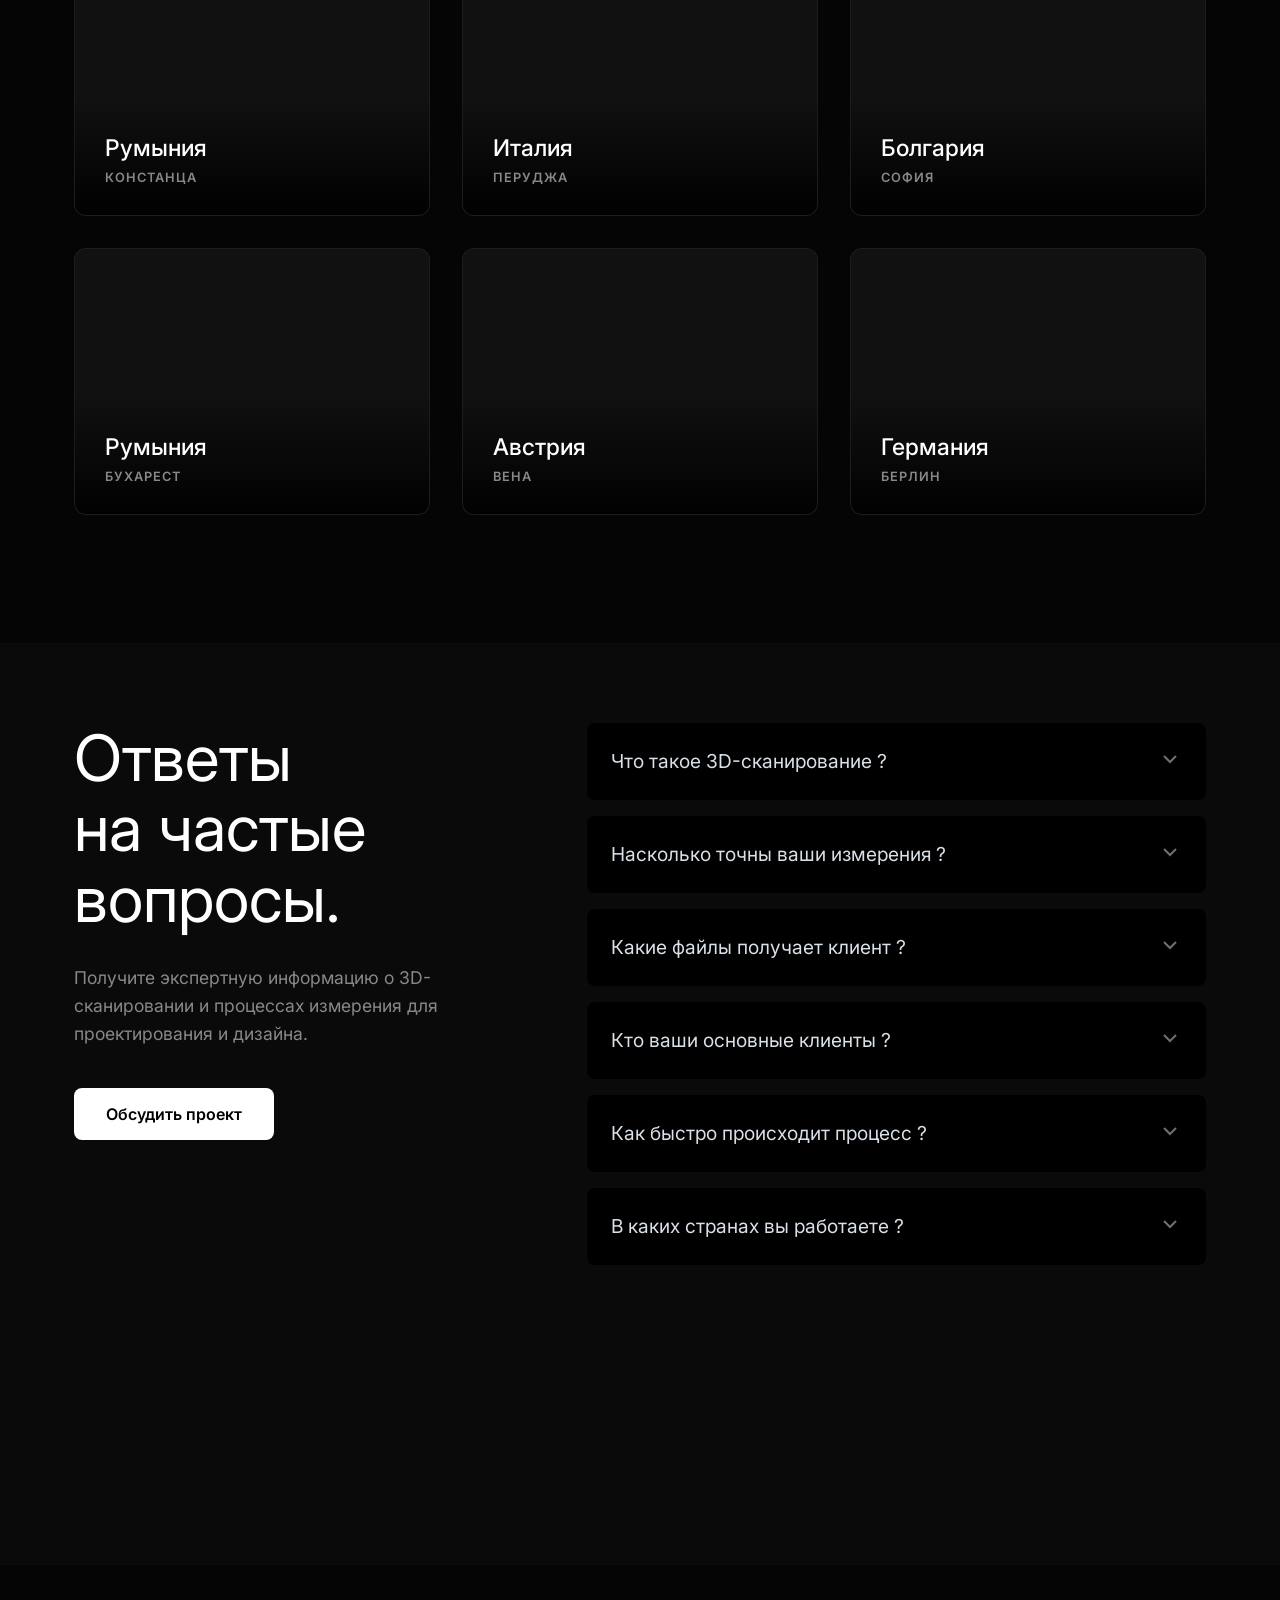
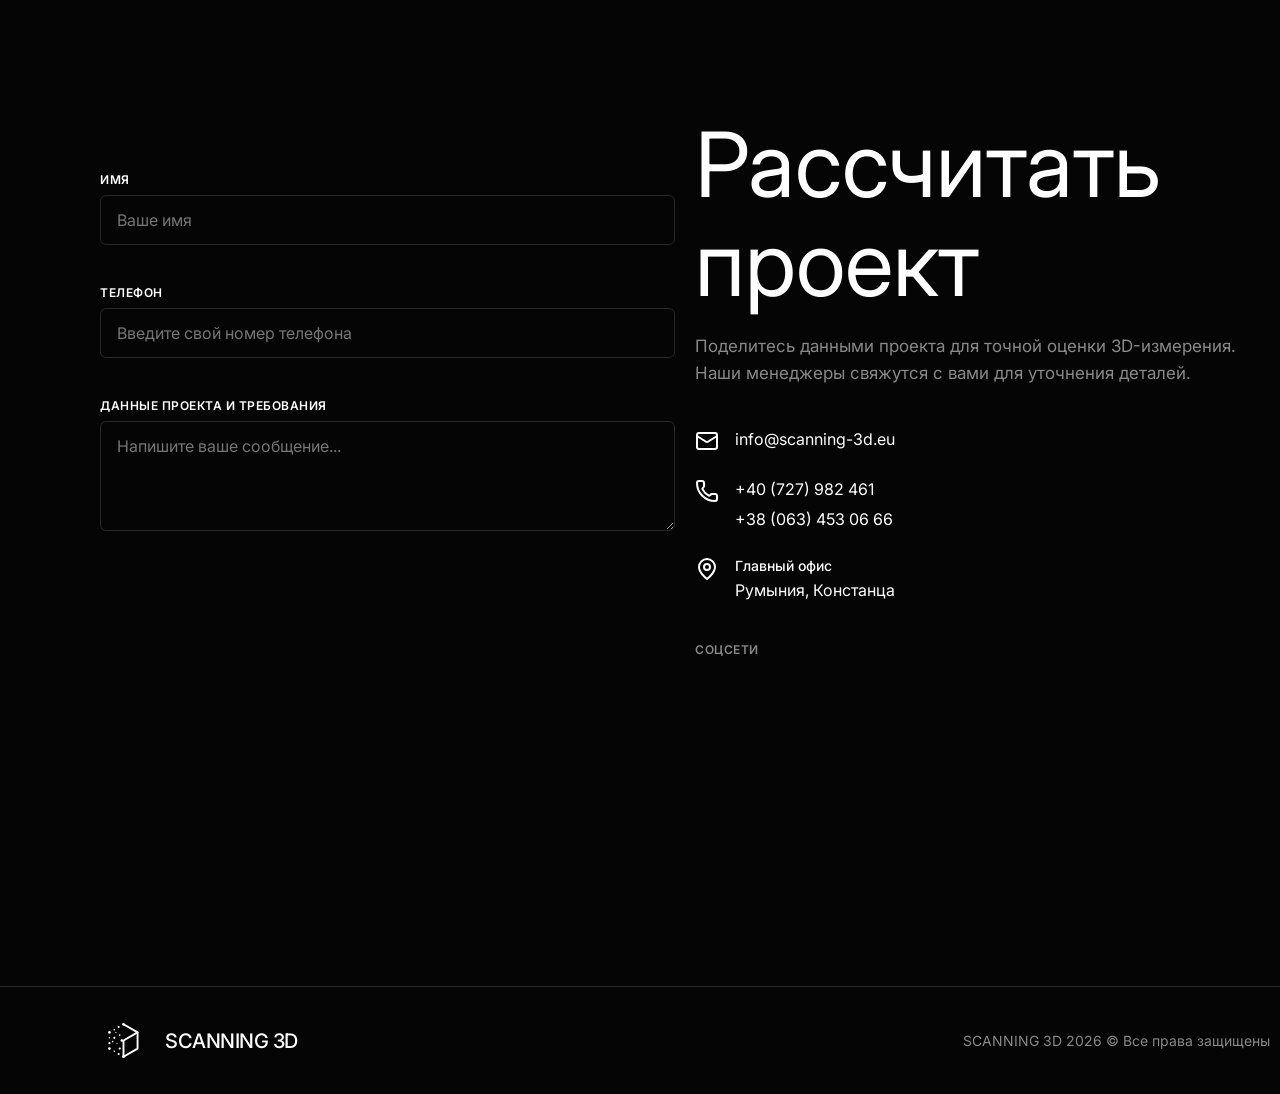
==== commit b453f351: "Change greeting from 'Hello' to 'Goodbye'" ====
--- a/index-ru.html
+++ b/index-ru.html
@@ -499,7 +499,7 @@
                     <svg xmlns="http://www.w3.org/2000/svg" width="24" height="24" viewBox="0 0 24 24" fill="none" stroke="currentColor" stroke-width="2" stroke-linecap="round" stroke-linejoin="round" class="lucide lucide-mail-icon lucide-mail">
                         <path d="m22 7-8.991 5.727a2 2 0 0 1-2.009 0L2 7"/><rect x="2" y="4" width="20" height="16" rx="2"/>
                     </svg>
-                    <a href="mailto:marangozua@gmail.com">marangozua@gmail.com</a>
+                    <a href="mailto:info@scanning-3d.eu">info@scanning-3d.eu</a>
                 </div>
                 
                 <div class="contact-item cascade-item phone-1">
